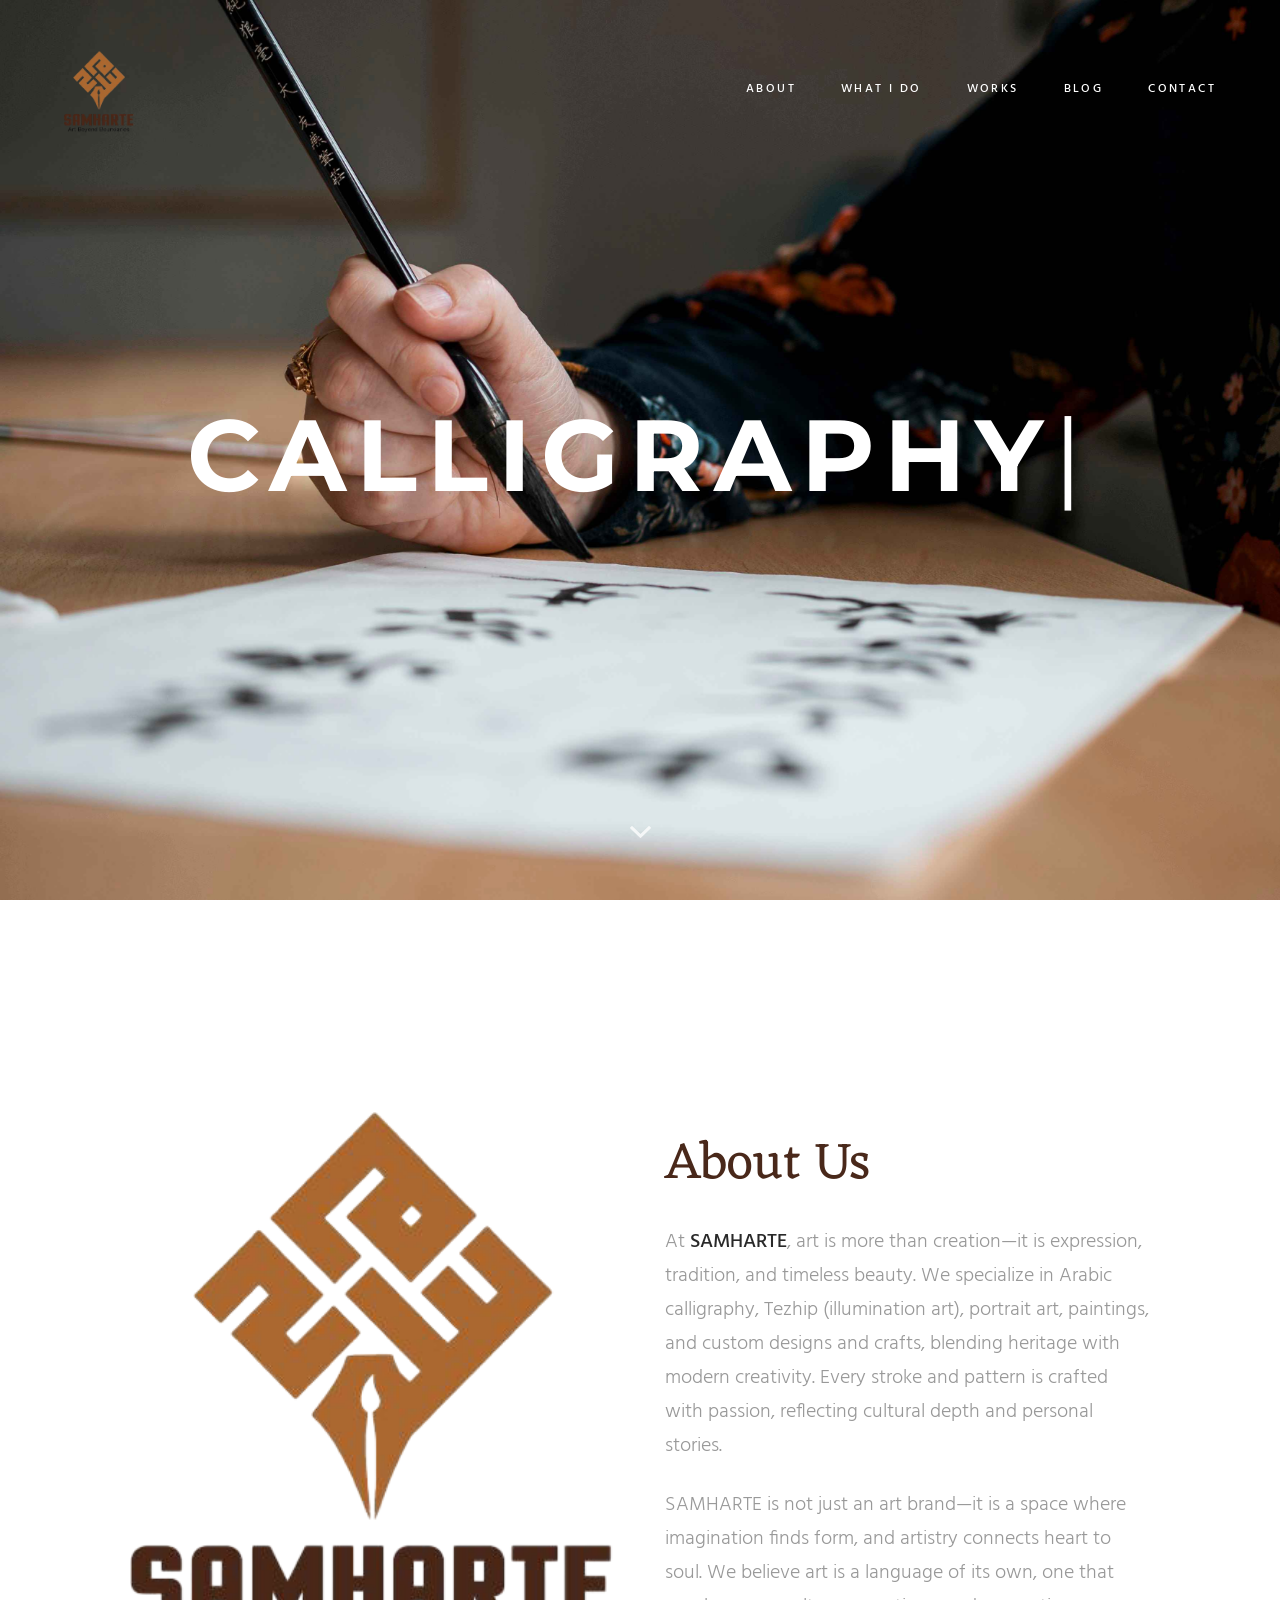
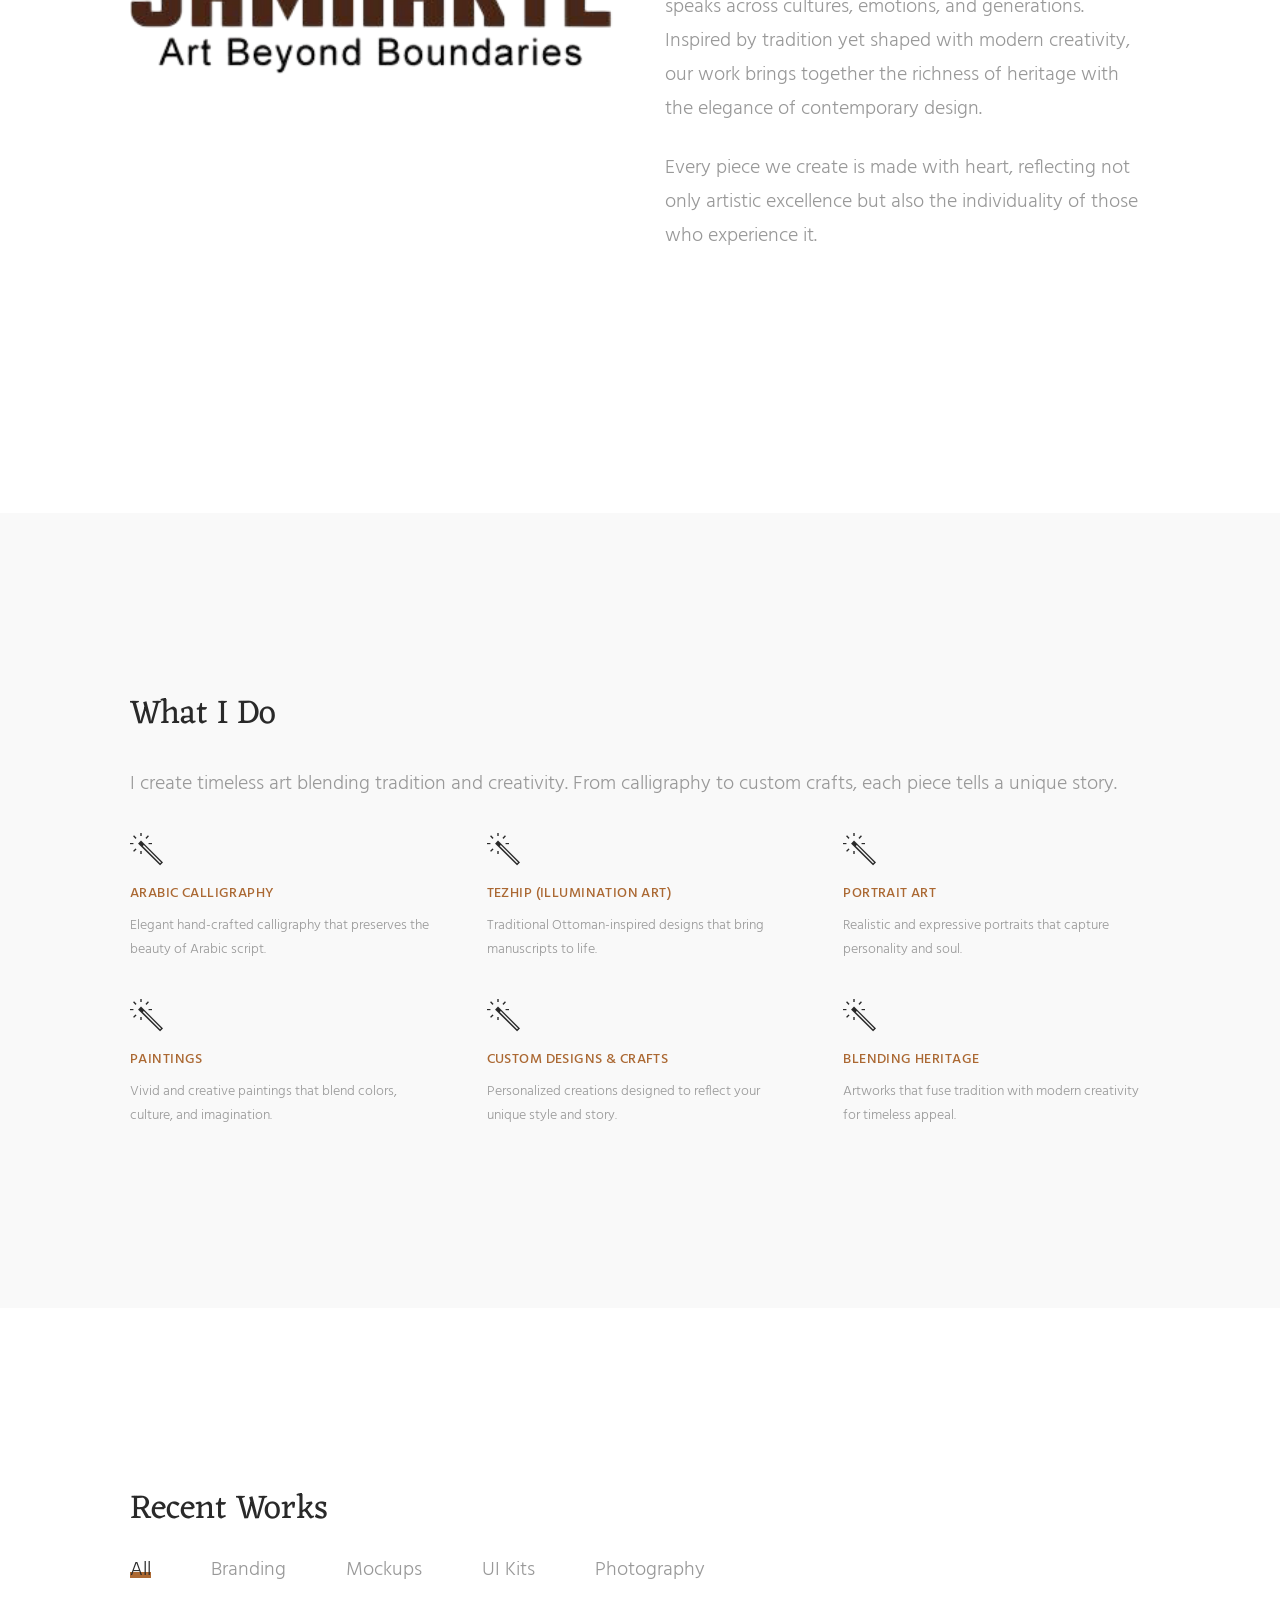
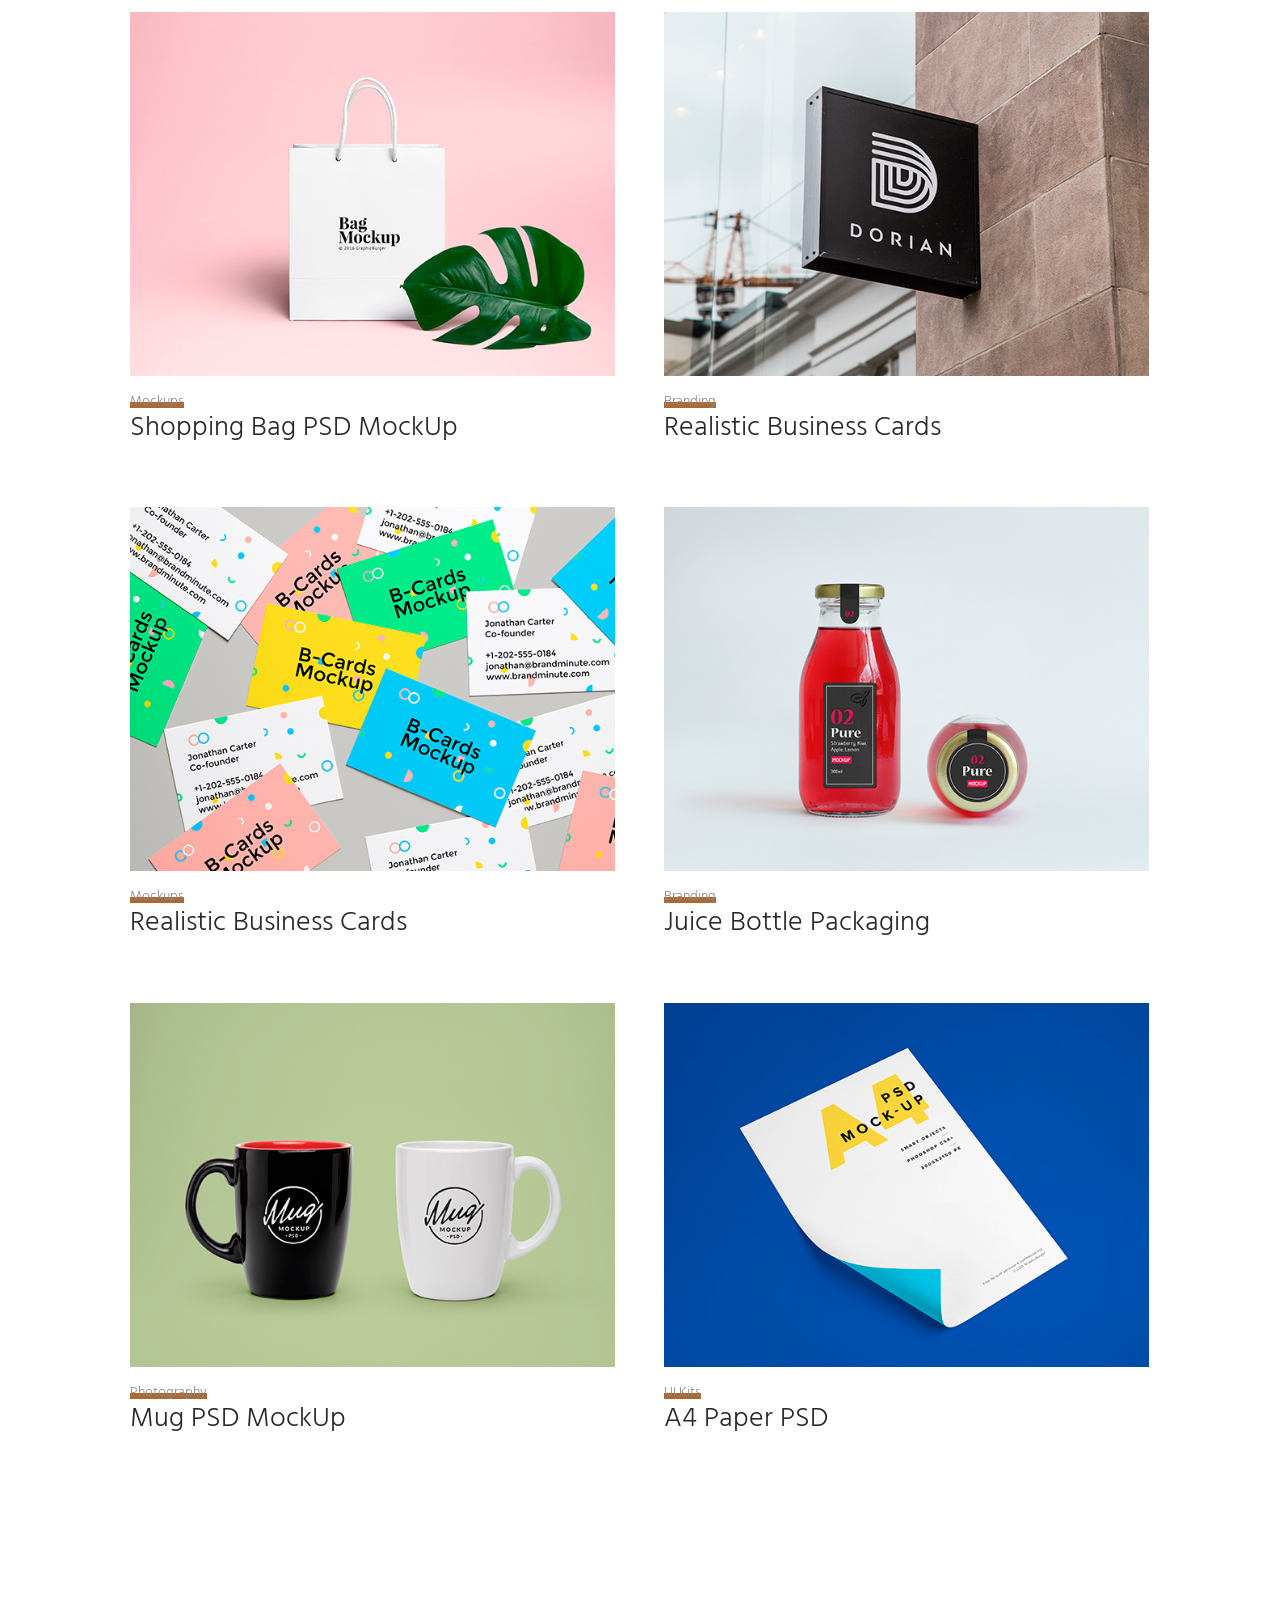
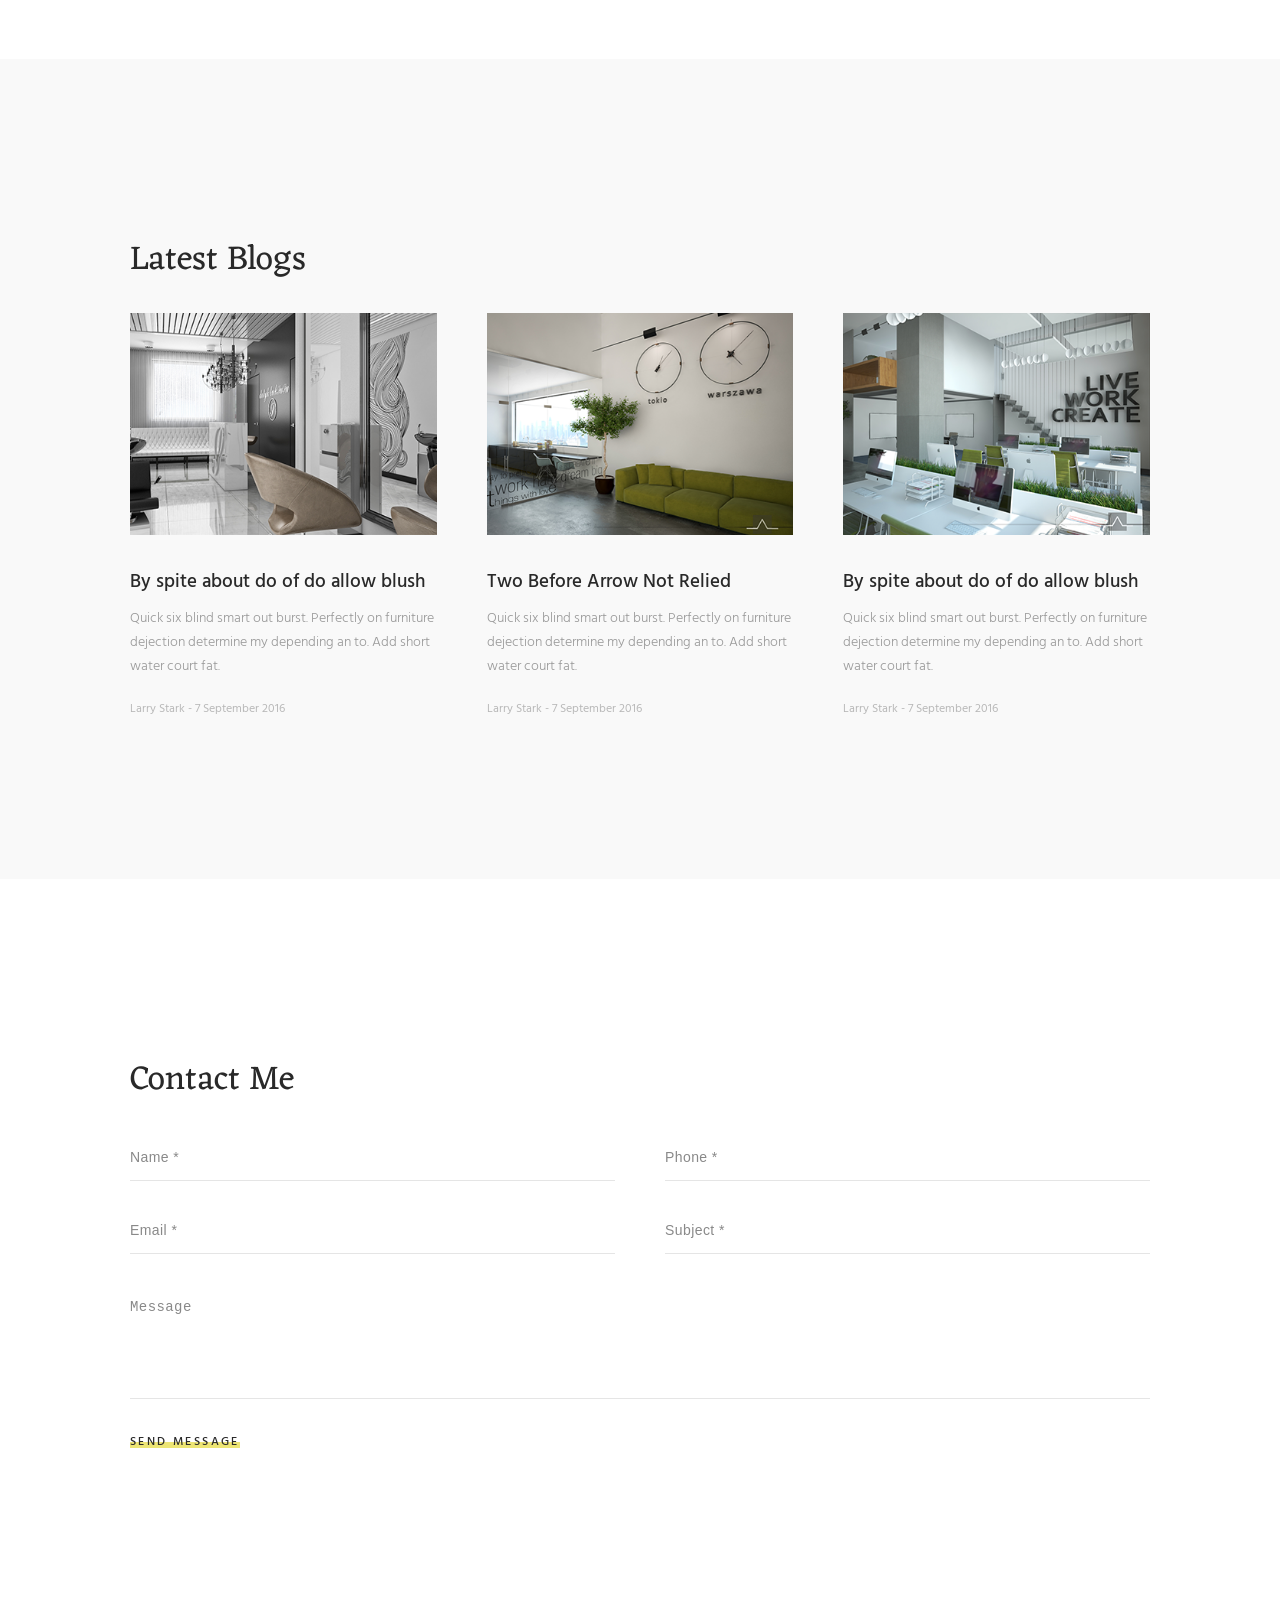
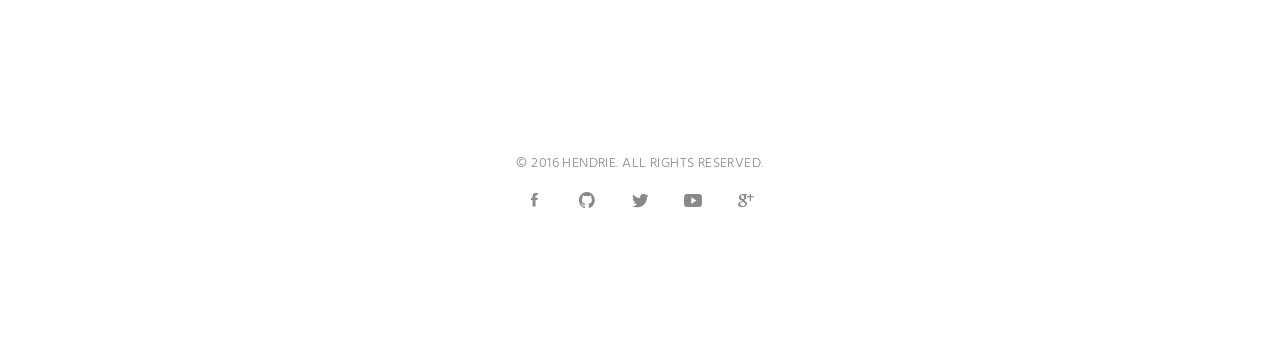
==== index.html @ b5e0538b "commit" ====
<!DOCTYPE html>
<html lang="en">

<head>
	
	<!-- Basic -->
	<meta http-equiv="Content-Type" content="text/html; charset=utf-8" />
	<title>SAMHARTE</title>
	<meta name="description" content="">
	<meta name="keywords" content="">
	
	<!-- Mobile Specific Metas -->
	<meta name="viewport" content="width=device-width, initial-scale=1, maximum-scale=1, user-scalable=no">
	
	<!-- Load Fonts -->
	<link href="https://fonts.googleapis.com/css?family=Hind:300,400,500,600,700%7CMontserrat:400,700%7CEczar:400,500,600,700,800" rel="stylesheet">
	
	<!-- CSS -->
	<link rel="stylesheet" href="css/basic.css" />
	<link rel="stylesheet" href="css/layout.css" />
	<link rel="stylesheet" href="css/blogs.css" />
	<link rel="stylesheet" href="css/ionicons.css" />
	<link rel="stylesheet" href="css/magnific-popup.css" />
	<link rel="stylesheet" href="css/animate.css" />
	
	
	<!-- Favicon -->
	<link rel="shortcut icon" href="images/favicons/fav.png">
	
	<!-- Global site tag (gtag.js) - Google Analytics -->
	<script async src="https://www.googletagmanager.com/gtag/js?id=UA-125314689-11"></script>
	<script>
	  window.dataLayer = window.dataLayer || [];
	  function gtag(){dataLayer.push(arguments);}
	  gtag('js', new Date());

	  gtag('config', 'UA-125314689-11');
	</script>
	
</head>

<body>
	
	<!-- Page -->
	<div class="page">

		<!-- Preloader -->
		<div class="preloader">
			<div class="centrize full-width">
				<div class="vertical-center">
					<div class="spinner">
						<div class="double-bounce1"></div>
						<div class="double-bounce2"></div>
					</div>
				</div>
			</div>
		</div>

		<header class="header">
			<div class="fw">
				<div class="logo">
					<a href="#"><img src="images/logo.png" style="width:70px;"></a>
				</div>
				<a href="#" class="menu-btn"><span></span></a>
				<div class="top-menu">
					<ul>
						<li><a href="#about-section">About</a></li>
						<li><a href="#services-section">What I Do</a></li>
						<li><a href="#works-section">Works</a></li>
						<li><a href="#blog-section">Blog</a></li>
						<li><a href="#contact-section">Contact</a></li>
					</ul>
					<a href="#" class="close"></a>
				</div>
			</div>
		</header>
		
		<!-- Container -->
		<div class="container">

			<!-- Section Started -->
			<div class="section started">
				<div class="slide" style="background-image: url(images/land.jpg);"></div>
				<div class="centrize full-width">
					<div class="vertical-center">
						<div class="st-title align-center">
							<div class="typing-title">
								<p><b>Calligraphy</b></p>
								<p><b>Tezhip Art</b></p>
								<p><b>Portrait Art</b></p>
								<p><b>Paintings</b></p>
								<p><b>Custom Designs</b></p>
							</div>
							<span class="typed-title"></span>
						</div>
					</div>
				</div>
				<a href="#" class="mouse-btn"><i class="icon ion ion-chevron-down"></i></a>
			</div>

			<!-- Section About -->
			<div class="section about align-left" id="about-section">
				<div class="fw">
					<div class="row">
						
						<!-- Left Side Image -->
						<div class="col col-m-12 col-t-6 col-d-6">
							<div class="about-image animated">
								<img src="images/logo.png" alt="About SAMHARTE" style="width:100%; border-radius:10px;">
							</div>
						</div>
						
						<!-- Right Side Text -->
						<div class="col col-m-12 col-t-6 col-d-6">
							<div class="text-box">
								<h1 class="animated">About Us</h1>
								<p class="animated">
									At <strong>SAMHARTE</strong>, art is more than creation—it is expression, 
									tradition, and timeless beauty. We specialize in Arabic 
									calligraphy, Tezhip (illumination art), portrait art, paintings, 
									and custom designs and crafts, blending heritage with 
									modern creativity. Every stroke and pattern is crafted with 
									passion, reflecting cultural depth and personal stories. 
								</p>
								<p class="animated">
									SAMHARTE is not just an art brand—it is a space where 
									imagination finds form, and artistry connects heart to soul. 
									We believe art is a language of its own, one that speaks 
									across cultures, emotions, and generations. Inspired by 
									tradition yet shaped with modern creativity, our work brings 
									together the richness of heritage with the elegance of 
									contemporary design.
								</p>
								<p class="animated">
									Every piece we create is made with heart, reflecting not 
									only artistic excellence but also the individuality of those 
									who experience it.
								</p>
							</div>
						</div>

					</div>
				</div>
			</div>


			<!-- Section Services -->
			<div class="section services gray align-left" id="services-section">
				<div class="fw">
					<div class="titles animated">
						<div class="title">What I Do</div>
						<p>I create timeless art blending tradition and creativity. From calligraphy to custom crafts, each piece tells a unique story.</p>
					</div>
					<div class="row">
						<div class="col col-m-12 col-t-6 col-d-4">
							<div class="service-item animated">
								<div class="circle"><i class="icon ion ion-ios-color-wand-outline"></i></div>
								<div class="name">Arabic Calligraphy</div>
								<p>Elegant hand-crafted calligraphy that preserves the beauty of Arabic script.</p>
							</div>
						</div>
						<div class="col col-m-12 col-t-6 col-d-4">
							<div class="service-item animated">
								<div class="circle"><i class="icon ion ion-ios-color-wand-outline"></i></div>
								<div class="name">Tezhip (Illumination Art)</div>
								<p>Traditional Ottoman-inspired designs that bring manuscripts to life.</p>
							</div>
						</div>
						<div class="col col-m-12 col-t-6 col-d-4">
							<div class="service-item animated">
								<div class="circle"><i class="icon ion ion-ios-color-wand-outline"></i></div>
								<div class="name">Portrait Art</div>
								<p>Realistic and expressive portraits that capture personality and soul.</p>
							</div>
						</div>
						<div class="col col-m-12 col-t-6 col-d-4">
							<div class="service-item animated">
								<div class="circle"><i class="icon ion ion-ios-color-wand-outline"></i></div>
								<div class="name">Paintings</div>
								<p>Vivid and creative paintings that blend colors, culture, and imagination.</p>
							</div>
						</div>
						<div class="col col-m-12 col-t-6 col-d-4">
							<div class="service-item animated">
								<div class="circle"><i class="icon ion ion-ios-color-wand-outline"></i></div>
								<div class="name">Custom Designs & Crafts</div>
								<p>Personalized creations designed to reflect your unique style and story.</p>
							</div>
						</div>
						<div class="col col-m-12 col-t-6 col-d-4">
							<div class="service-item animated">
								<div class="circle"><i class="icon ion ion-ios-color-wand-outline"></i></div>
								<div class="name">Blending Heritage</div>
								<p>Artworks that fuse tradition with modern creativity for timeless appeal.</p>
							</div>
						</div>
					</div>
				</div>
			</div>


			<!-- Portfolio -->
			<div class="section works align-left" id="works-section">
				<div class="fw">
					<div class="titles animated">
						<div class="title">Recent Works</div>
					</div>
					<div class="filters animated">
						<div class="f_btn active">
							<label><input type="radio" name="fl_radio" value="box-item" />All</label>
						</div>
						<div class="f_btn">
							<label><input type="radio" name="fl_radio" value="f-branding" />Branding</label>
						</div>
						<div class="f_btn">
							<label><input type="radio" name="fl_radio" value="f-mockups" />Mockups</label>
						</div>
						<div class="f_btn">
							<label><input type="radio" name="fl_radio" value="f-ui" />UI Kits</label>
						</div>
						<div class="f_btn">
							<label><input type="radio" name="fl_radio" value="f-photo" />Photography</label>
						</div>
					</div>
					<div class="row box-items">
						<div class="col col-m-12 col-t-6 col-d-6 box-item f-mockups">
							<div class="item animated">
								<div class="desc">
									<div class="image">
										<a href="#popup-1" class="has-popup"><img src="images/works/work1.jpg" alt="" /></a>
									</div>
									<div class="category">Mockups</div>
									<div class="name">
										<a href="#popup-1" class="has-popup">Shopping Bag PSD MockUp</a>
									</div>
								</div>
							</div>
							<div id="popup-1" class="popup-box mfp-fade mfp-hide">
								<div class="content">
									<div class="image">
										<img src="images/works/work1.jpg" alt="">
									</div>
									<div class="desc">
										<div class="category">Mockups</div>
										<h4>Shopping Bag PSD MockUp</h4>
										<p>
											Here’s a new b-cards mock-up with several business cards scattered across the scene. The PSD file allows you to easily. Here’s a new b-cards mock-up with several business cards scattered across the scene.
										</p>
										<a href="#" class="btn">View Project</a>
									</div>
								</div>
							</div>
						</div>
						<div class="col col-m-12 col-t-6 col-d-6 box-item f-branding">
							<div class="item animated">
								<div class="desc">
									<div class="image">
										<a href="#popup-2" class="has-popup"><img src="images/works/work2.jpg" alt="" /></a>
									</div>
									<div class="category">Branding</div>
									<div class="name">
										<a href="#popup-2" class="has-popup">Realistic Business Cards</a>
									</div>
								</div>
							</div>
							<div id="popup-2" class="popup-box mfp-fade mfp-hide">
								<div class="content">
									<div class="image">
										<img src="images/works/work2.jpg" alt="">
									</div>
									<div class="desc">
										<div class="category">Branding</div>
										<h4>Hanging Wall Sign</h4>
										<p>
											The freebie of the day is a logo design kit with an original theme that will help you create 
											stunning mountain bike related logos in just minutes.
										</p>
										<a href="#" class="btn">View Project</a>
									</div>
								</div>
							</div>
						</div>
						<div class="col col-m-12 col-t-6 col-d-6 box-item f-mockups">
							<div class="item animated">
								<div class="desc">
									<div class="image">
										<a href="#popup-3" class="has-popup"><img src="images/works/work3.jpg" alt="" /></a>
									</div>
									<div class="category">Mockups</div>
									<div class="name">
										<a href="#popup-3" class="has-popup">Realistic Business Cards</a>
									</div>
								</div>
							</div>
							<div id="popup-3" class="popup-box mfp-fade mfp-hide">
								<div class="content">
									<div class="image">
										<img src="images/works/work3.jpg" alt="">
									</div>
									<div class="desc">
										<div class="category">Mockups</div>
										<h4>Realistic Business Cards</h4>
										<p>
											Today we’re happy to share with you the mockup of a classic notebook that will help you showcase your drawings. Today we’re happy to share with you the mockup of a classic notebook that will help.
										</p>
										<a href="#" class="btn">View Project</a>
									</div>
								</div>
							</div>
						</div>
						<div class="col col-m-12 col-t-6 col-d-6 box-item f-branding">
							<div class="item animated">
								<div class="desc">
									<div class="image">
										<a href="#popup-4" class="has-popup"><img src="images/works/work4.jpg" alt="" /></a>
									</div>
									<div class="category">Branding</div>
									<div class="name">
										<a href="#popup-4" class="has-popup">Juice Bottle Packaging</a>
									</div>
								</div>
							</div>
							<div id="popup-4" class="popup-box mfp-fade mfp-hide">
								<div class="content">
									<div class="image">
										<img src="images/works/work4.jpg" alt="">
									</div>
									<div class="desc">
										<div class="category">Branding</div>
										<h4>Juice Bottle Packaging</h4>
										<p>
											Today we have for you a set of 20 icons available in 2 styles: colored flat and line version, 
											designed on a 128px grid. These polished icons come in multiple formats so you can easily include them in your projects.
										</p>
										<a href="#" class="btn">View Project</a>
									</div>
								</div>
							</div>
						</div>
						<div class="col col-m-12 col-t-6 col-d-6 box-item f-photo">
							<div class="item animated">
								<div class="desc">
									<div class="image">
										<a href="#popup-5" class="has-popup"><img src="images/works/work5.jpg" alt="" /></a>
									</div>
									<div class="category">Photography</div>
									<div class="name">
										<a href="#popup-5" class="has-popup">Mug PSD MockUp</a>
									</div>
								</div>
							</div>
							<div id="popup-5" class="popup-box mfp-fade mfp-hide">
								<div class="content">
									<div class="image">
										<img src="images/works/work5.jpg" alt="">
									</div>
									<div class="desc">
										<div class="category">Photography</div>
										<h4>Mug PSD MockUp</h4>
										<p>
											Mapogo is an expertly crafted UI kit perfect for iOS designers and developers. The free sample includes 10 screens (750×1334 px) that can be easily customized in Photoshop
										</p>
										<a href="#" class="btn">View Project</a>
									</div>
								</div>
							</div>
						</div>
						<div class="col col-m-12 col-t-6 col-d-6 box-item f-ui">
							<div class="item animated">
								<div class="desc">
									<div class="image">
										<a href="#popup-6" class="has-popup"><img src="images/works/work6.jpg" alt="" /></a>
									</div>
									<div class="category">UI Kits</div>
									<div class="name">
										<a href="#popup-6" class="has-popup">A4 Paper PSD</a>
									</div>
								</div>
							</div>
							<div id="popup-6" class="popup-box mfp-fade mfp-hide">
								<div class="content">
									<div class="image">
										<img src="images/works/work6.jpg" alt="">
									</div>
									<div class="desc">
										<div class="category">UI Kits</div>
										<h4>A4 Paper PSD</h4>
										<p>
											The freebie of the day is Chameleon, a modern UI kit perfect to use for creating a stylish and clean mobile app. This kit includes 10 screens from various categories that can be easily edited.
										</p>
										<a href="#" class="btn">View Project</a>
									</div>
								</div>
							</div>
						</div>
					</div>
					<div class="clear"></div>
				</div>
			</div>
			
			<!-- Blog -->
			<div class="section works align-left gray" id="blog-section">
				<div class="fw">
					<div class="titles animated">
						<div class="title">Latest Blogs</div>
					</div>
					<div class="row blog-items">
						<div class="col col-m-12 col-t-4 col-d-4">
							<div class="blog-item animated">
								<div class="image">
									<a href="blog-inner.html"><img src="images/blog/blog1.png" alt="" /></a>
								</div>
								<a href="blog-inner.html" class="name">By spite about do of do allow blush</a>
								<p>Quick six blind smart out burst. Perfectly on furniture dejection determine my depending an to. Add short water court fat.</p>
								<div class="date">Larry Stark - 7 September 2016</div>
							</div>
						</div>
						<div class="col col-m-12 col-t-4 col-d-4">
							<div class="blog-item animated">
								<div class="image">
									<a href="blog-inner.html"><img src="images/blog/blog2.png" alt="" /></a>
								</div>
								<a href="blog-inner.html" class="name">Two Before Arrow Not Relied</a>
								<p>Quick six blind smart out burst. Perfectly on furniture dejection determine my depending an to. Add short water court fat.</p>
								<div class="date">Larry Stark - 7 September 2016</div>
							</div>
						</div>
						<div class="col col-m-12 col-t-4 col-d-4">
							<div class="blog-item animated">
								<div class="image">
									<a href="blog-inner.html"><img src="images/blog/blog3.png" alt="" /></a>
								</div>
								<a href="blog-inner.html" class="name">By spite about do of do allow blush</a>
								<p>Quick six blind smart out burst. Perfectly on furniture dejection determine my depending an to. Add short water court fat.</p>
								<div class="date">Larry Stark - 7 September 2016</div>
							</div>
						</div>
					</div>
					<div class="clear"></div>
				</div>
			</div>

			<!-- Section Contacts -->
			<div class="section contacts align-left" id="contact-section">
				<div class="fw">
					<div class="titles animated">
						<div class="title">Contact Me</div>
					</div>
					<div class="contact-form">
						<form id="cform" method="post">
							<div class="row">
								<div class="col col-m-12 col-t-6 col-d-6 animated">
									<div class="value">
										<input type="text" name="name" placeholder="Name *" />
									</div>
								</div>
								<div class="col col-m-12 col-t-6 col-d-6 animated">
									<div class="value">
										<input type="tel" name="tel" placeholder="Phone *" />
									</div>
								</div>
								<div class="col col-m-12 col-t-6 col-d-6 animated">
									<div class="value">
										<input type="text" name="email" placeholder="Email *" />
									</div>
								</div>
								<div class="col col-m-12 col-t-6 col-d-6 animated">
									<div class="value">
										<input type="text" name="subject" placeholder="Subject *" />
									</div>
								</div>
								<div class="col col-m-12 col-t-12 col-d-12 animated">
									<div class="value">
										<textarea name="message" placeholder="Message"></textarea>
									</div>
								</div>
								<div class="col col-m-12 col-t-12 col-d-12 animated">
									<a href="#" class="btn" onclick="$('#cform').submit(); return false;">Send Message</a>
								</div>
							</div>
						</form>
						<div class="alert-success">
							<p>Thanks, your message is sent successfully. We will contact you shortly!</p>
						</div>
					</div>
				</div>
			</div>

			<!-- Footer -->
			<footer class="align-center">
				<div class="copy animated">© 2016 Hendrie. all rights reserved.</div>
				<div class="st-soc animated">
					<a target="blank" href="https://www.facebook.com/"><i class="icon ion ion-social-facebook"></i></a>
					<a target="blank" href="https://github.com/"><i class="icon ion ion-social-github"></i></a>
					<a target="blank" href="https://twitter.com/"><i class="icon ion ion-social-twitter"></i></a>
					<a target="blank" href="https://www.youtube.com/"><i class="icon ion ion-social-youtube"></i></a>
					<a target="blank" href="https://plus.google.com/"><i class="icon ion ion-social-googleplus"></i></a>
				</div>
			</footer>
			
		</div>

	</div>
	
	<!-- jQuery Scripts -->
	<script src="js/jquery.min.js"></script>
	<script src="js/jquery.validate.js"></script>
	<script src="js/masonry.pkgd.js"></script>
	<script src="js/imagesloaded.pkgd.js"></script>
	<script src="js/masonry-filter.js"></script>
	<script src="js/magnific-popup.js"></script>
	<script src="js/scrollreveal.js"></script>
	<script src="js/jquery.mb.YTPlayer.js"></script>
	<script src="js/particles.js"></script>
	<script src="js/typed.js"></script>
	
	<!-- Main Scripts -->
	<script src="js/main.js"></script>
	
</body>

</html>
---- css/basic.css ----
/* 1. Basic */
html {
	margin-right: 0!important;
}

body {
	margin: 0;
	padding: 0;
	border: none;
	font-family: 'Hind', helvetica;
	font-size: 20px;
	color: #898989;
	background: #ffffff;
	line-height: 20px;
	letter-spacing: 0em;
	font-weight: 300;
}

.page {
	position: relative;
	overflow: hidden;
}

* {
	box-sizing: border-box;
	-webkit-box-sizing: border-box;
}

.clear {
	clear: both;
}

/* 2. Container */
.container {
	position: relative;
}

.fw {
	margin: 0 auto;
	position: relative;
	max-width: 1020px;
}

@media (max-width: 1079px) {
	.fw {
		padding: 0 5%;
		max-width: 100%;
	}

}

/* 3. Columns */
.row {
	margin: 0 -25px;
	padding: 0 0 50px 0;
	position: relative;
}

.row:last-child {
	padding: 0;
}

.row .col {
	padding: 0 25px;
}

@media (min-width: 1080px) {
	.row .col.col-d-12,
	.row .col.col-d-11,
	.row .col.col-d-10,
	.row .col.col-d-9,
	.row .col.col-d-8,
	.row .col.col-d-7,
	.row .col.col-d-6,
	.row .col.col-d-5,
	.row .col.col-d-4,
	.row .col.col-d-3,
	.row .col.col-d-2,
	.row .col.col-d-1 {
		float: left;
	}

	.row .col.col-d-12 {
		width: 99.996%;
	}

	.row .col.col-d-11 {
		width: 91.663%;
	}

	.row .col.col-d-10 {
		width: 83.333%;
	}

	.row .col.col-d-9 {
		width: 74.997%;
	}

	.row .col.col-d-8 {
		width: 66.664%;
	}

	.row .col.col-d-7 {
		width: 58.331%;
	}

	.row .col.col-d-6 {
		width: 49.998%;
	}

	.row .col.col-d-5 {
		width: 41.665%;
	}

	.row .col.col-d-4 {
		width: 33.332%;
	}

	.row .col.col-d-3 {
		width: 24.999%;
	}

	.row .col.col-d-2 {
		width: 16.666%;
	}

	.row .col.col-d-1 {
		width: 8.333%;
	}

}

@media (max-width: 1079px) {
	.row .col.col-t-12,
	.row .col.col-t-11,
	.row .col.col-t-10,
	.row .col.col-t-9,
	.row .col.col-t-8,
	.row .col.col-t-7,
	.row .col.col-t-6,
	.row .col.col-t-5,
	.row .col.col-t-4,
	.row .col.col-t-3,
	.row .col.col-t-2,
	.row .col.col-t-1 {
		float: left;
	}

	.row .col.col-t-12 {
		width: 99.996%;
	}

	.row .col.col-t-11 {
		width: 91.663%;
	}

	.row .col.col-t-10 {
		width: 83.333%;
	}

	.row .col.col-t-9 {
		width: 74.997%;
	}

	.row .col.col-t-8 {
		width: 66.664%;
	}

	.row .col.col-t-7 {
		width: 58.331%;
	}

	.row .col.col-t-6 {
		width: 49.998%;
	}

	.row .col.col-t-5 {
		width: 41.665%;
	}

	.row .col.col-t-4 {
		width: 33.332%;
	}

	.row .col.col-t-3 {
		width: 24.999%;
	}

	.row .col.col-t-2 {
		width: 16.666%;
	}

	.row .col.col-t-1 {
		width: 8.333%;
	}

}

@media (max-width: 720px) {
	.row .col.col-m-12,
	.row .col.col-m-11,
	.row .col.col-m-10,
	.row .col.col-m-9,
	.row .col.col-m-8,
	.row .col.col-m-7,
	.row .col.col-m-6,
	.row .col.col-m-5,
	.row .col.col-m-4,
	.row .col.col-m-3,
	.row .col.col-m-2,
	.row .col.col-m-1 {
		float: left;
	}

	.row .col.col-m-12 {
		width: 99.996%;
	}

	.row .col.col-m-11 {
		width: 91.663%;
	}

	.row .col.col-m-10 {
		width: 83.333%;
	}

	.row .col.col-m-9 {
		width: 74.997%;
	}

	.row .col.col-m-8 {
		width: 66.664%;
	}

	.row .col.col-m-7 {
		width: 58.331%;
	}

	.row .col.col-m-6 {
		width: 49.998%;
	}

	.row .col.col-m-5 {
		width: 41.665%;
	}

	.row .col.col-m-4 {
		width: 33.332%;
	}

	.row .col.col-m-3 {
		width: 24.999%;
	}

	.row .col.col-m-2 {
		width: 16.666%;
	}

	.row .col.col-m-1 {
		width: 8.333%;
	}

}

.row:after {
	content: '';
	display: block;
	clear: both;
}

/* 4. Typography */
h1,
h2,
h3,
h4,
h5,
h6 {
	margin: 28px 0;
	font-weight: 400;
	font-family: 'Eczar', helvetica;
	color:  #49281A;
}

@media (max-width: 1079px) {
	h1,
	h2,
	h3,
	h4,
	h5,
	h6 {
		margin: 0 0 28px 0;
	}

}

h1 {
	font-size: 52px;
	line-height: 64px;
}

@media (max-width: 1079px) {
	h1 {
		font-size: 28px;
		line-height: 40px;
	}

}

h2 {
	font-size: 46px;
	line-height: 58px;
}

@media (max-width: 1079px) {
	h2 {
		font-size: 30px;
		line-height: 38px;
	}

}

h3 {
	font-size: 40px;
	line-height: 52px;
}

@media (max-width: 1079px) {
	h3 {
		font-size: 26px;
		line-height: 33px;
	}

}

h4 {
	font-size: 34px;
	line-height: 46px;
}

@media (max-width: 1079px) {
	h4 {
		font-size: 26px;
		line-height: 34px;
	}

}

h5 {
	font-size: 28px;
	line-height: 40px;
}

@media (max-width: 1079px) {
	h5 {
		font-size: 20px;
		line-height: 28px;
	}

}

h6 {
	font-size: 22px;
	line-height: 34px;
}

@media (max-width: 1079px) {
	h6 {
		font-size: 14px;
		line-height: 22px;
	}

}

p {
	margin: 25px 0;
	padding: 0;
	font-size: 20px;
	color: #999999;
	line-height: 34px;
}

@media (max-width: 1079px) {
	p {
		font-size: 17px;
		line-height: 30px;
	}

}

strong {
	font-weight: 500;
	color: #292929;
}

/* 5. Links */
a {
	color: #292929;
	text-decoration: none;
	opacity: 1;
	outline: none;
}

a:hover {
	text-decoration: none;
}

/* 6. Buttons */
a.btn,
.btn {
	padding: 2px 0 0 0;
	display: inline-block;
	vertical-align: top;
	font-size: 12px;
	color: #292929;
	letter-spacing: 0.2em;
	font-weight: 500;
	line-height: 12px;
	text-transform: uppercase;
	cursor: pointer;
	box-shadow: inset 0 -6px 0 #ede574;
	-moz-box-shadow: inset 0 -6px 0 #ede574;
	-webkit-box-shadow: inset 0 -6px 0 #ede574;
	-khtml-box-shadow: inset 0 -6px 0 #ede574;
	transition: all 0.4s ease 0s;
	-moz-transition: all 0.4s ease 0s;
	-webkit-transition: all 0.4s ease 0s;
	-o-transition: all 0.4s ease 0s;
}

a.btn:hover,
.btn:hover {
	box-shadow: inset 0 -14px 0 #ede574;
	-moz-box-shadow: inset 0 -14px 0 #ede574;
	-webkit-box-shadow: inset 0 -14px 0 #ede574;
	-khtml-box-shadow: inset 0 -14px 0 #ede574;
}

/* 7. Preloader */
.preloader {
	position: fixed;
	top: 0;
	left: 0;
	width: 100%;
	height: 100%;
	text-align: center;
	background: #ffffff;
	z-index: 1000;
}

.preloader .spinner {
	width: 40px;
	height: 40px;
	display: inline-block;
	position: relative;
}

.preloader .spinner .double-bounce1,
.preloader .spinner .double-bounce2 {
	width: 100%;
	height: 100%;
	background: #ede574;
	opacity: 0.8;
	position: absolute;
	top: 0;
	left: 0;
	-webkit-animation: sk-bounce 2s infinite ease-in-out;
	animation: sk-bounce 2s infinite ease-in-out;
	border-radius: 50%;
	-moz-border-radius: 50%;
	-webkit-border-radius: 50%;
	-khtml-border-radius: 50%;
}

.preloader .spinner .double-bounce2 {
	-webkit-animation-delay: -1s;
	animation-delay: -1s;
}

/* 8. Forms */
input,
textarea,
button {
	margin: 0 0 25px 0;
	padding: 0;
	display: block;
	width: 100%;
	height: 48px;
	font-size: 14px;
	color: #292929;
	letter-spacing: 0.03em;
	font-weight: 500;
	-webkit-appearance: none;
	-moz-appearance: none;
	resize: none;
	outline: 0;
	background: none;
	border: none;
	border-bottom: 1px solid rgba(0, 0, 0, 0.1);
	transition: all 0.4s ease 0s;
	-moz-transition: all 0.4s ease 0s;
	-webkit-transition: all 0.4s ease 0s;
	-o-transition: all 0.4s ease 0s;
}

input:focus,
textarea:focus,
button:focus {
	color: #292929;
	border-bottom: 1px solid #292929;
}

textarea {
	margin: 0 0 35px 0;
	padding: 20px 0;
	height: 120px;
}

button {
	width: auto;
	display: inline-block;
	vertical-align: top;
	border: none;
	cursor: pointer;
}

label,
legend {
	display: block;
	padding-bottom: 10px;
	font-family: 'Hind', helvetica;
	font-size: 20px;
}

fieldset {
	border-width: 0;
	padding: 0;
}

input[type="checkbox"],
input[type="radio"] {
	display: inline;
}

::-webkit-input-placeholder {
	color: #898989;
}

:-moz-placeholder {
	color: #898989;
}

::-moz-placeholder {
	color: #898989;
}

:-ms-input-placeholder {
	color: #898989;
}

input:focus::-webkit-input-placeholder,
textarea:focus::-webkit-input-placeholder {
	color: #292929;
}

input:focus:-moz-placeholder,
textarea:focus:-moz-placeholder {
	color: #292929;
}

input:focus::-moz-placeholder,
textarea:focus::-moz-placeholder {
	color: #292929;
}

input:focus:-ms-input-placeholder,
textarea:focus:-ms-input-placeholder {
	color: #292929;
}

label.error {
	display: none!important;
}

input.error::-moz-placeholder,
textarea.error::-moz-placeholder {
	color: red;
}

input.error:-moz-placeholder,
textarea.error:-moz-placeholder {
	color: red;
}

input.error:-ms-input-placeholder,
textarea.error:-ms-input-placeholder {
	color: red;
}

input.error::-webkit-input-placeholder,
textarea.error::-webkit-input-placeholder {
	color: red;
}

/* 9. Lists */
ol,
ul {
	list-style: none;
	margin-top: 0px;
	margin-bottom: 0px;
	padding-left: 0px;
}

ul ul,
ul ol,
ol ol,
ol ul {
	margin-bottom: 0px;
}

li {
	margin-bottom: 0px;
}

/* 10. Code */
code {
	background: #f9f9f9;
	font-size: 16px;
	font-family: 'Hind', helvetica;
	margin: 20px 0;
	padding: 10px 20px;
}

/* 11. Tables */
table {
	width: 100%;
	margin: 30px 0;
	padding: 0;
	border-collapse: collapse;
}

th {
	font-weight: 500;
	border: none;
	border-bottom: 1px solid #f9f9f9;
	color: #292929;
	padding: 12px 15px;
	text-align: left;
}

td {
	border: none;
	border-bottom: 1px solid #f9f9f9;
	padding: 12px 15px;
	text-align: left;
	color: #898989;
}

/* 12. Alignment */
.align-center {
	text-align: center !important;
}

.align-right {
	text-align: right !important;
}

.align-left {
	text-align: left !important;
}

.pull-right {
	float: right !important;
}

.pull-left {
	float: left !important;
}

.pull-none {
	float: none !important;
}

.full-width {
	max-width: 100% !important;
	width: 100% !important;
}

.full-max-width {
	max-width: 100% !important;
	width: auto !important;
}

.centrize {
	display: table !important;
	table-layout: fixed !important;
	height: 100% !important;
	position: relative !important;
}

.vertical-center {
	display: table-cell !important;
	vertical-align: middle !important;
}

/* 13. Text Formating */
.text-uppercase {
	text-transform: uppercase !important;
}

.text-lowercase {
	text-transform: lowercase !important;
}

.text-capitalize {
	text-transform: capitalize !important;
}

.text-regular {
	font-weight: 400 !important;
}

.text-bold {
	font-weight: 700 !important;
}

.text-italic {
	font-style: italic !important;
}

/* 14. Blockquote */
blockquote {
	font-family: 'Hind', helvetica;
}

/* 15. Animations */
/* Mouse Button */
@keyframes mouse-anim {
	0% {
		top: 0px;
	}

	50% {
		top: 10px;
	}

	100% {
		top: 0px;
	}

}
---- css/layout.css ----
/* 1. Header */
.header {
	padding: 50px 0;
	position: fixed;
	top: 0;
	left: 0;
	width: 100%;
	z-index: 20;
	opacity: 1;
	visibility: visible;
	transition: all 0.4s ease 0s;
	-moz-transition: all 0.4s ease 0s;
	-webkit-transition: all 0.4s ease 0s;
	-o-transition: all 0.4s ease 0s;
}

.header.filled {
	padding: 15px 0;
	background: #ffffff;
	opacity: 1;
	visibility: visible;
	box-shadow: 0 25px 50px rgba(0, 0, 0, 0.045);
	-moz-box-shadow: 0 25px 50px rgba(0, 0, 0, 0.045);
	-webkit-box-shadow: 0 25px 50px rgba(0, 0, 0, 0.045);
	-khtml-box-shadow: 0 25px 50px rgba(0, 0, 0, 0.045);
}

@media (max-width: 1079px) {
	.header.filled {
		padding: 30px 0;
	}

}

.header.filled .logo a {
	color: #292929;
}

.header.filled .menu-btn span {
	background: #292929;
}

.header.filled .menu-btn span:before,
.header.filled .menu-btn span:after {
	background: #292929;
}

.header.filled .top-menu ul li a {
	color: #292929;
}

@media (max-width: 1079px) {
	.header {
		padding: 30px 0;
	}

}

.header .fw {
    display: flex;
    justify-content: space-between; /* logo left, menu right */
    align-items: center;            /* vertically center */
    padding: 0 5%;
    max-width: 100%;
    gap: 40px; /* spacing between logo and menu */
}
.header .logo {
	font-family: 'Montserrat', helvetica;
	font-size: 34px;
	font-weight: 700;
}

.header .logo a {
	color: #ffffff;
}

.header .menu-btn {
	position: relative;
	float: right;
	display: none;
	width: 24px;
	height: 24px;
	transition: all 0.4s ease 0s;
	-moz-transition: all 0.4s ease 0s;
	-webkit-transition: all 0.4s ease 0s;
	-o-transition: all 0.4s ease 0s;
}

@media (max-width: 1079px) {
	.header .menu-btn {
		display: block;
	}

}

.header .menu-btn span {
	margin-top: -1px;
	position: absolute;
	top: 50%;
	left: 0;
	width: 100%;
	height: 2px;
	background: #ffffff;
	transition: all 0.4s ease 0s;
	-moz-transition: all 0.4s ease 0s;
	-webkit-transition: all 0.4s ease 0s;
	-o-transition: all 0.4s ease 0s;
}

.header .menu-btn span:before,
.header .menu-btn span:after {
	content: '';
	position: absolute;
	left: 0;
	top: -8px;
	width: 100%;
	height: 2px;
	background: #ffffff;
	transition: all 0.4s ease 0s;
	-moz-transition: all 0.4s ease 0s;
	-webkit-transition: all 0.4s ease 0s;
	-o-transition: all 0.4s ease 0s;
}

.header .menu-btn span:after {
	top: auto;
	bottom: -8px;
}

.header .menu-btn.active {
	margin-right: 225px;
}

.header .menu-btn.active span {
	background: none;
}

.header .menu-btn.active span:before {
	top: 0;
	transform: rotate(45deg);
	-webkit-transform: rotate(45deg);
	-moz-transform: rotate(45deg);
	-o-transform: rotate(45deg);
}

.header .menu-btn.active span:after {
	bottom: 0;
	transform: rotate(-45deg);
	-webkit-transform: rotate(-45deg);
	-moz-transform: rotate(-45deg);
	-o-transform: rotate(-45deg);
}

.header .top-menu {
	float: right;
	transition: all 0.4s ease 0s;
	-moz-transition: all 0.4s ease 0s;
	-webkit-transition: all 0.4s ease 0s;
	-o-transition: all 0.4s ease 0s;
}

.header .top-menu.active {
	right: 0;
}

.header .top-menu ul li {
	margin-left: 40px;
	display: inline-block;
	vertical-align: top;
}

.header .top-menu ul li a {
	padding: 2px 0 0 0;
	position: relative;
	display: block;
	font-size: 12px;
	color: #ffffff;
	letter-spacing: 0.2em;
	font-weight: 500;
	line-height: 12px;
	text-transform: uppercase;
	box-shadow: inset 0 0 0 #AB6832;
	-moz-box-shadow: inset 0 0 0 #AB6832;
	-webkit-box-shadow: inset 0 0 0 #AB6832;
	-khtml-box-shadow: inset 0 0 0 #AB6832;
	transition: all 0.4s ease 0s;
	-moz-transition: all 0.4s ease 0s;
	-webkit-transition: all 0.4s ease 0s;
	-o-transition: all 0.4s ease 0s;
}

.header .top-menu ul li:hover a,
.header .top-menu ul li.active a {
	box-shadow: inset 0 -6px 0 #AB6832;
	-moz-box-shadow: inset 0 -6px 0 #AB6832;
	-webkit-box-shadow: inset 0 -6px 0 #AB6832;
	-khtml-box-shadow: inset 0 -6px 0 #AB6832;
}

@media (max-width: 1079px) {
	.header .top-menu {
		padding: 50px 30px;
		position: fixed;
		top: 0;
		right: -230px;
		width: 230px;
		height: 100%;
		background: #ffffff;
	}

	.header .top-menu ul li {
		margin-left: 0;
		margin-bottom: 15px;
		display: block;
	}

	.header .top-menu ul li a {
		display: inline-block;
		color: #292929;
	}

	.header .top-menu .close {
		display: block;
	}

}

/* 2. Section */
.section {
	padding: 180px 0;
	position: relative;
}

@media (max-width: 1079px) {
	.section {
		padding: 120px 0;
	}

}

@media (max-width: 720px) {
	.section {
		padding: 90px 0;
	}

}

.section.gray {
	padding: 180px 0;
	background: #f9f9f9;
}

@media (max-width: 1079px) {
	.section.gray {
		padding: 120px 0;
	}

}

@media (max-width: 720px) {
	.section.gray {
		padding: 90px 0;
	}

}

.section .titles .title {
	margin: 0 0 30px 0;
	font-family: 'Eczar', helvetica;
	color: #292929;
	font-size: 34px;
	line-height: 44px;
	font-weight: 400;
}

@media (max-width: 1079px) {
	.section .titles .title {
		font-size: 28px;
	}

}

/* 3. Started */
.section.started {
	padding: 0;
	background: #AB6832;
}

.section.started .slide {
	position: absolute;
	top: 0;
	left: 0;
	width: 100%;
	height: 100%;
	background-position: center center;
	background-repeat: no-repeat;
	background-size: cover;
}

.section.started .st-title,
.section.started .typed-title,
.section.started .typed-cursor {
	margin: 20px 0 10px 0;
	font-size: 7.91666667vw;
	font-family: 'Montserrat', helvetica;
	line-height: 7.91666667vw;
	color: #ffffff;
	font-weight: 400;
	letter-spacing: 0.1em;
	text-transform: uppercase;
	transition: all 0.4s ease 0s;
	-moz-transition: all 0.4s ease 0s;
	-webkit-transition: all 0.4s ease 0s;
	-o-transition: all 0.4s ease 0s;
}

@media (max-width: 720px) {
	.section.started .st-title,
	.section.started .typed-title,
	.section.started .typed-cursor {
		font-size: -1.08333333vw;
		font-weight: 700;
	}

}

.section.started .mouse-btn {
	margin-left: -10px;
	text-align: center;
	position: absolute;
	width: 20px;
	height: 40px;
	left: 50%;
	bottom: 40px;
}

.section.started .mouse-btn .icon {
	position: relative;
	top: 0px;
	font-size: 24px;
	color: #ffffff;
	animation: mouse-anim 1s ease-out 0s infinite;
}

/* 4. About */
.section.about .row {
	padding: 25px 0 55px 0;
}

@media (max-width: 1079px) {
	.section.about br {
		display: none;
	}

}

/* 5. Services */
.section.services {
	padding: 180px 0 150px 0;
}

@media (max-width: 1079px) {
	.section.services {
		padding: 120px 0 90px 0;
	}

}

@media (max-width: 720px) {
	.section.services {
		padding: 90px 0 60px 0;
	}

}

.section.services .service-item {
	margin-bottom: 30px;
}

.section.services .service-item .circle {
	height: 48px;
}

.section.services .service-item .circle .icon {
	font-size: 44px;
	line-height: 48px;
	color: #292929;
}

.section.services .service-item .name {
	margin: 10px 0;
	position: relative;
	font-size: 14px;
	color: #AB6832;
	letter-spacing: 0.03em;
	font-weight: 500;
	text-transform: uppercase;
}

.section.services .service-item p {
	margin: 0;
	font-size: 14px;
	line-height: 24px;
}

@media (max-width: 720px) {
	.section.services .service-item {
		margin: 0 0 30px 0;
	}

}

/* 6. Portfolio */
.section.works {
	padding: 180px 0 110px 0;
}

@media (max-width: 1079px) {
	.section.works {
		padding: 120px 0 90px 0;
	}

}

@media (max-width: 720px) {
	.section.works {
		padding: 90px 0 60px 0;
	}

}

.section.works .filters {
	margin: 0 0 30px 0;
	font-size: 0;
}

.section.works .filters input {
	display: none;
}

.section.works .filters .f_btn {
	margin: 0 60px 0 0;
	position: relative;
	display: inline-block;
	vertical-align: top;
}

@media (max-width: 1079px) {
	.section.works .filters .f_btn {
		margin: 0 30px 0 0;
	}

}

@media (max-width: 480px) {
	.section.works .filters .f_btn {
		margin: 0 30px 15px 0;
	}

}

.section.works .filters .f_btn label {
	padding: 0;
	position: relative;
	display: block;
	font-size: 20px;
	color: #999999;
	line-height: 16px;
	cursor: pointer;
	z-index: 2;
}

@media (max-width: 1079px) {
	.section.works .filters .f_btn label {
		font-size: 15px;
		line-height: 12px;
	}

}

.section.works .filters .f_btn.active label {
	color: #292929;
	box-shadow: inset 0 -6px 0 #AB6832;
	-moz-box-shadow: inset 0 -6px 0 #AB6832;
	-webkit-box-shadow: inset 0 -6px 0 #AB6832;
	-khtml-box-shadow: inset 0 -6px 0 #AB6832;
}

.box-items {
	position: relative;
}

.box-items .box-item {
	margin: 0 0 70px 0;
	position: relative;
}

.box-items .box-item:hover .desc {
	transform: translateY(-10px);
	-webkit-transform: translateY(-10px);
	-moz-transform: translateY(-10px);
	-o-transform: translateY(-10px);
}

@media (max-width: 1079px) {
	.box-items .box-item {
		margin: 0 0 30px 0;
	}

}

.box-items .box-item.video .image a:before {
	content: '\f4cc';
	position: absolute;
	top: 16px;
	right: 22px;
	display: inline-block; 
	font-family: "Ionicons"; 
	speak: none; 
	font-style: normal; 
	font-weight: normal; 
	font-variant: normal; 
	text-transform: none; 
	line-height: 1; 
	-webkit-font-smoothing: antialiased; 
	-moz-osx-font-smoothing: grayscale;
	font-size: 32px;
	color: #fff;
	z-index: 2;
}

.box-items .box-item .desc {
	transition: all 0.3s ease 0s;
	-moz-transition: all 0.3s ease 0s;
	-webkit-transition: all 0.3s ease 0s;
	-o-transition: all 0.3s ease 0s;
	transform: translateY(0px);
	-webkit-transform: translateY(0px);
	-moz-transform: translateY(0px);
	-o-transform: translateY(0px);
}

.box-items .box-item .image {
	position: relative;
}

.box-items .box-item .image a {
	position: relative;
	display: block;
	font-size: 0;
}

.box-items .box-item .image a img {
	position: relative;
	display: block;
	width: 100%;
	height: auto;
}

.box-items .box-item .category {
	margin: 20px 0 10px 0;
	display: inline-block;
	vertical-align: top;
	font-size: 14px;
	color: #898989;
	line-height: 12px;
	box-shadow: inset 0 -6px 0 #AB6832;
	-moz-box-shadow: inset 0 -6px 0 #AB6832;
	-webkit-box-shadow: inset 0 -6px 0 #AB6832;
	-khtml-box-shadow: inset 0 -6px 0 #AB6832;
}

@media (max-width: 1079px) {
	.box-items .box-item .category {
		font-size: 12px;
	}

}

.box-items .box-item .name {
	font-size: 28px;
}

@media (max-width: 1079px) {
	.box-items .box-item .name {
		font-size: 22px;
		line-height: 30px;
	}

}

/* 7. Contacts */
.alert-success {
	display: none;
}

.alert-success p {
	margin: 60px 0 30px 0;
	font-size: 26px;
	color: #292929;
}

/* 8. Footer */
footer {
	padding: 120px 0;
}

@media (max-width: 720px) {
	footer {
		padding: 90px 0;
	}

}

footer .copy {
	font-size: 14px;
	color: #898989;
	letter-spacing: 0.03em;
	text-transform: uppercase;
}

footer .st-soc {
	position: relative;
	margin: 10px 0 0 0;
}

footer .st-soc a {
	margin: 0 6px;
	position: relative;
	display: inline-block;
	vertical-align: top;
	overflow: hidden;
	width: 36px;
	height: 36px;
	line-height: 36px;
	text-align: center;
	transition: all 0.4s ease 0s;
	-moz-transition: all 0.4s ease 0s;
	-webkit-transition: all 0.4s ease 0s;
	-o-transition: all 0.4s ease 0s;
	border-radius: 36px;
	-moz-border-radius: 36px;
	-webkit-border-radius: 36px;
	-khtml-border-radius: 36px;
}

footer .st-soc a .icon {
	font-size: 18px;
	color: #898989;
	transition: all 0.4s ease 0s;
	-moz-transition: all 0.4s ease 0s;
	-webkit-transition: all 0.4s ease 0s;
	-o-transition: all 0.4s ease 0s;
}

footer .st-soc a:hover .icon {
	color: #292929;
}

/* 9. Popups */
.popup-box {
	margin: 30px auto;
	padding: 10px;
	position: relative;
	width: 620px;
	background: #ffffff;
	border-radius: 10px;
	-moz-border-radius: 10px;
	-webkit-border-radius: 10px;
	-khtml-border-radius: 10px;
	box-shadow: 0 25px 50px rgba(0, 0, 0, 0.045);
	-moz-box-shadow: 0 25px 50px rgba(0, 0, 0, 0.045);
	-webkit-box-shadow: 0 25px 50px rgba(0, 0, 0, 0.045);
	-khtml-box-shadow: 0 25px 50px rgba(0, 0, 0, 0.045);
}

@media (max-width: 580px) {
	.popup-box {
		width: 440px;
	}

}

@media (max-width: 480px) {
	.popup-box {
		width: 320px;
	}

}

.popup-box .image img {
	width: 100%;
	height: auto;
}

.popup-box .desc {
	padding: 30px 20px;
}

.popup-box .desc .category {
	margin: 20px 0 10px 0;
	display: inline-block;
	vertical-align: top;
	font-size: 14px;
	color: #898989;
	line-height: 12px;
	box-shadow: inset 0 -6px 0 #AB6832;
	-moz-box-shadow: inset 0 -6px 0 #AB6832;
	-webkit-box-shadow: inset 0 -6px 0 #AB6832;
	-khtml-box-shadow: inset 0 -6px 0 #AB6832;
}

@media (max-width: 1079px) {
	.popup-box .desc .category {
		font-size: 12px;
	}

}

.popup-box .desc h4 {
	margin: 0 0 15px 0;
	display: block;
	font-family: 'Hind', helvetica;
	color: #292929;
	font-size: 28px;
	line-height: 1.4;
}

@media (max-width: 1079px) {
	.popup-box .desc h4 {
		font-size: 22px;
	}

}

.popup-box .desc p {
	margin: 0 0 30px 0;
}

.popup-box .mfp-close {
	background: #ffffff;
	opacity: 1;
}

.mfp-fade.mfp-bg {
	opacity: 0;
	background: #ffffff;
	transition: all 0.4s ease 0s;
	-moz-transition: all 0.4s ease 0s;
	-webkit-transition: all 0.4s ease 0s;
	-o-transition: all 0.4s ease 0s;
}

/* overlay animate in */
.mfp-fade.mfp-bg.mfp-ready {
	opacity: 0.88;
}

/* overlay animate out */
.mfp-fade.mfp-bg.mfp-removing {
	opacity: 0;
}

/* content at start */
.mfp-fade.mfp-wrap .mfp-content {
	opacity: 0;
	transition: all 0.4s ease 0s;
	-moz-transition: all 0.4s ease 0s;
	-webkit-transition: all 0.4s ease 0s;
	-o-transition: all 0.4s ease 0s;
}

/* content animate it */
.mfp-fade.mfp-wrap.mfp-ready .mfp-content {
	opacity: 1;
}

/* content animate out */
.mfp-fade.mfp-wrap.mfp-removing .mfp-content {
	opacity: 0;
}
---- css/blogs.css ----
/**
*	Hendrie (HTML)
*	Copyright © Hendrie by beshleyua. All Rights Reserved.
**/

/* TABLE OF CONTENTS
	1. Blog
*/

/* 1. Blog */
.section.started-blog {
	height: 460px;
	padding: 0;
	background: #ede574;
}

.section.started-blog .slide {
	position: absolute;
	top: 0;
	left: 0;
	width: 100%;
	height: 100%;
	background-position: center center;
	background-repeat: no-repeat;
	background-size: cover;
}

.section.started-blog .st-title {
	margin: 20px 0 10px 0;
	font-size: 7.91666667vw;
	font-family: 'Montserrat', helvetica;
	line-height: 7.91666667vw;
	color: #ffffff;
	font-weight: 400;
	letter-spacing: 0.1em;
	text-transform: uppercase;
	transition: all 0.4s ease 0s;
	-moz-transition: all 0.4s ease 0s;
	-webkit-transition: all 0.4s ease 0s;
	-o-transition: all 0.4s ease 0s;
}

@media (max-width: 720px) {
	.section.started-blog .st-title {
		font-size: -1.08333333vw;
		font-weight: 700;
	}

}

.section.blog-single {
	padding: 100px 0;
}

.blog-items .blog-item .image {
	margin: 0 0 25px 0;
	font-size: 0;
}

.blog-items .blog-item .image img {
	max-width: 100%;
}

.blog-items .blog-item .name {
	display: block;
	font-size: 19px;
	line-height: 24px;
	margin: 0 0 13px 0;
	font-weight: 500;
	color: #292929;
}

.blog-items .blog-item p {
	margin: 0;
	font-size: 14px;
	line-height: 24px;
}

.blog-items .blog-item .date {
	font-size: 12px;
	font-weight: 400;
	color: #b9b9b9;
	margin-top: 20px;
}

.post-box h1 {
	font-size: 38px;
	line-height: 46px;
	margin: 0 0 5px 0;
	color: #292929;
}

.post-box .subtitle {
	font-size: 22px;
	line-height: 24px;
	margin: 25px 0 30px 0;
	color: #000;
	font-weight: bold;
}

.post-box .blog-image {
	margin-bottom: 30px;
}

.post-box .blog-image img {
	width: 100%;
}

.post-box .blog-detail {
	font-size: 13px;
	color: #b9b9b9;
	margin-bottom: 30px;
}

.post-box .blog-content {
	margin-bottom: 60px;
}

.post-box blockquote {
	font-size: 16px;
	line-height: 26px;
	color: #000;
	border-left: 4px solid #000;
	padding-left: 20px;
	margin: 40px 0;
}

.post-box ul.list-style {
	padding: 30px;
	line-height: 24px;
}

.post-box ul.list-style li {
	font-size: 16px;
	list-style: circle;
}

.post-box .post-lightbox {
	padding: 30px 0 0;
}

.post-box .post-lightbox img {
	width: 100%;
	padding-bottom: 30px;
}

.post-box ul.post-comment {
	margin-bottom: 50px;
}

.post-box ul.post-comment li {
	width: 100%;
	border-bottom: 1px solid #efefef;
	padding: 15px 0;
	list-style: none;
}

.post-box ul.post-comment li:after {
	content: '';
	position: relative;
	clear: both;
	display: block;
}

.post-box ul.post-comment li img {
	width: 100px;
	float: left;
}

.post-box ul.post-comment li .comment-info {
	margin-left: 120px;
	padding-top: 5px;
}

.post-box ul.post-comment li .comment-info .name {
	position: relative;
	margin: 0 0 5px 0;
}

.post-box ul.post-comment li .comment-info .name a {
	position: absolute;
	top: 0;
	right: 0;
	font-size: 11px;
	font-weight: bold;
	color: #000;
}

.post-box ul.post-comment li .comment-info p {
	margin: 0;
	font-size: 14px;
	line-height: 22px;
}

.post-box ul.post-comment li h3 {
	margin: 0;
	font-size: 14px;
	line-height: 20px;
}

.post-box ul.post-comment li span {
	display: block;
	width: 100%;
	font-size: 12px;
	color: #c5c5c5;
}
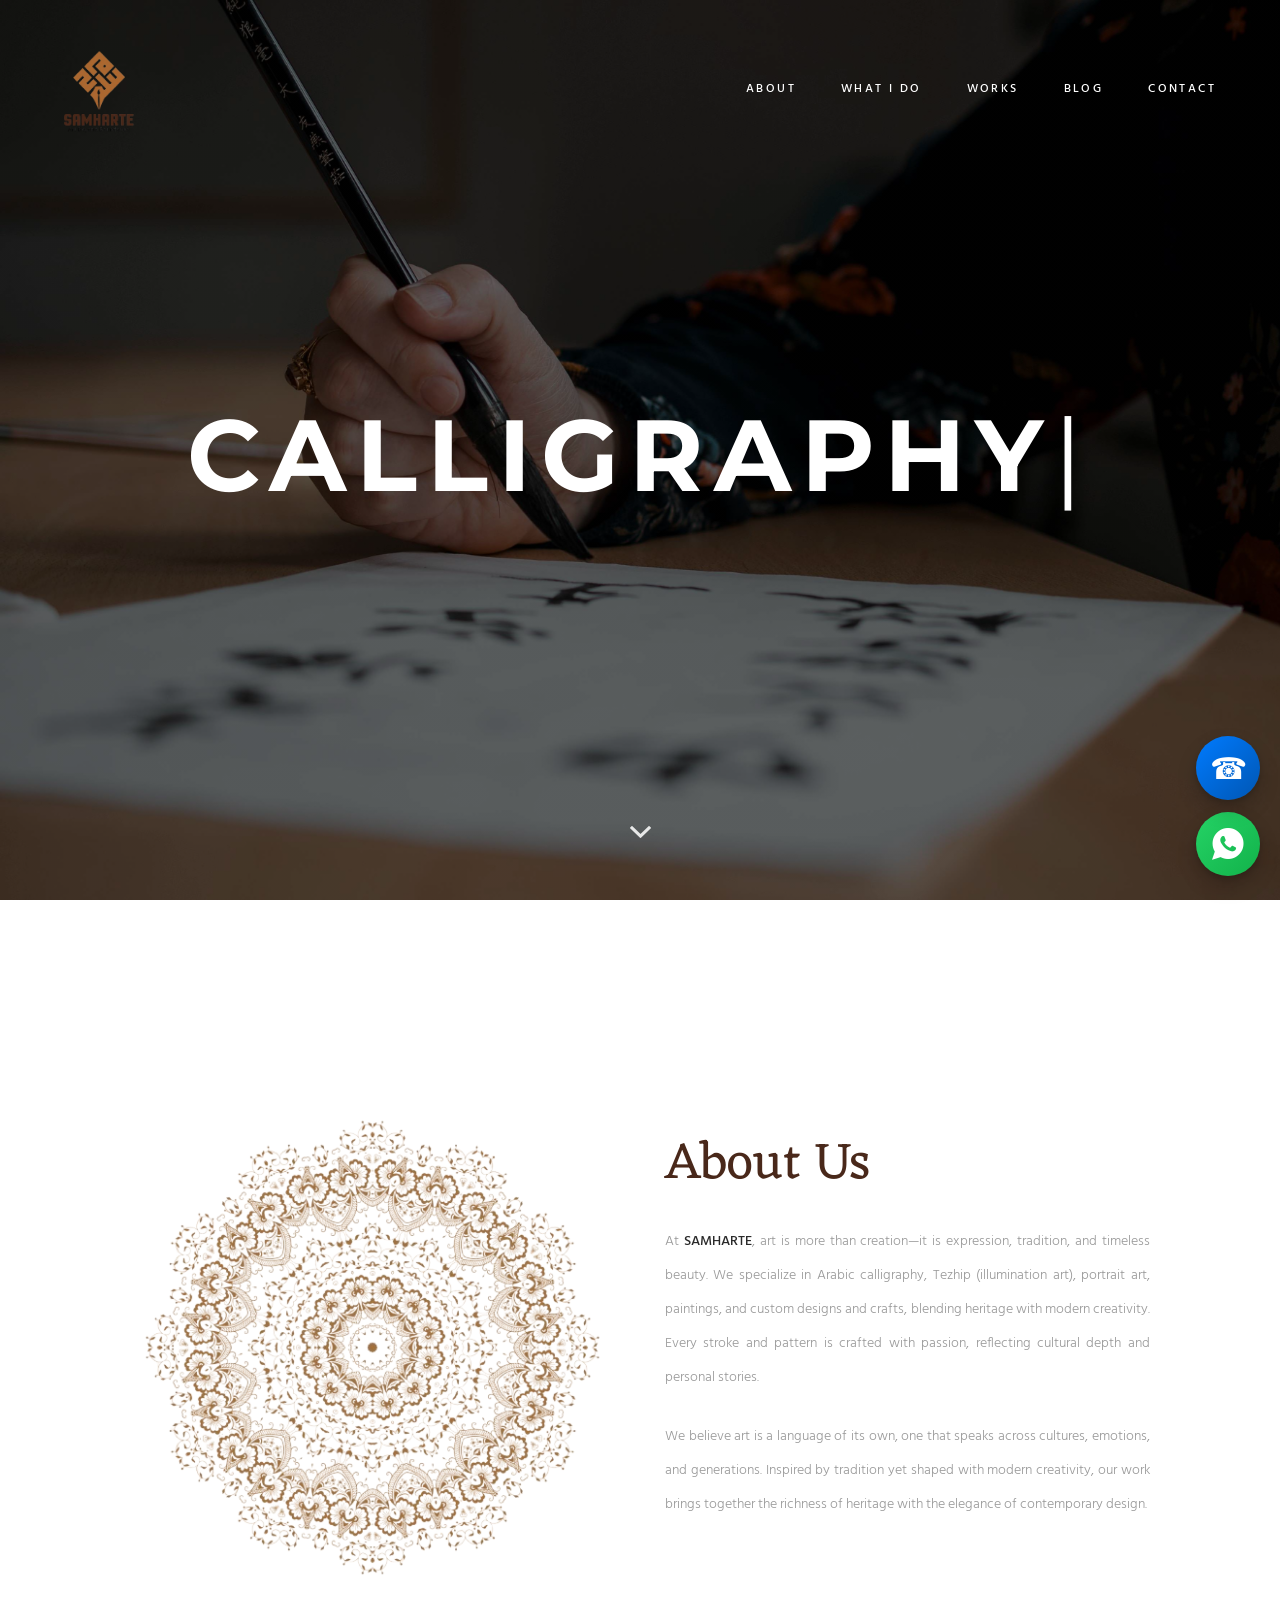
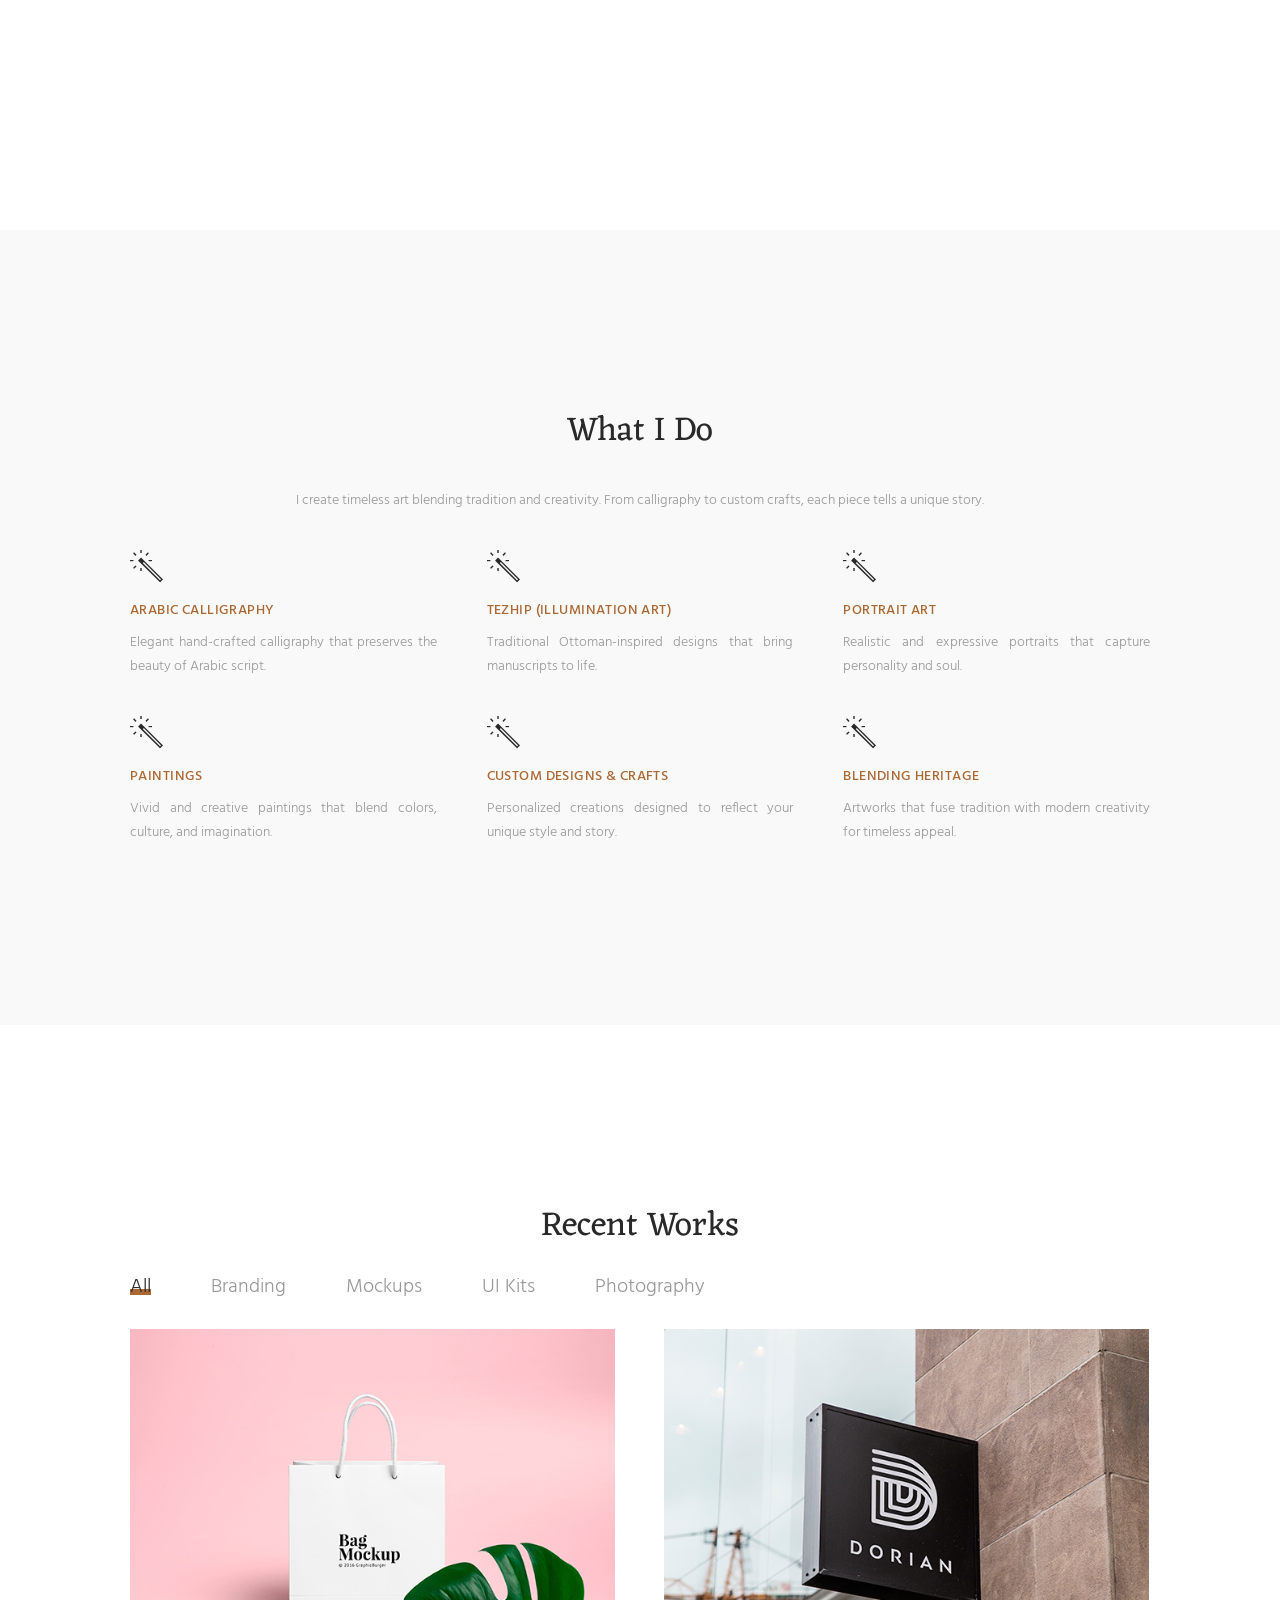
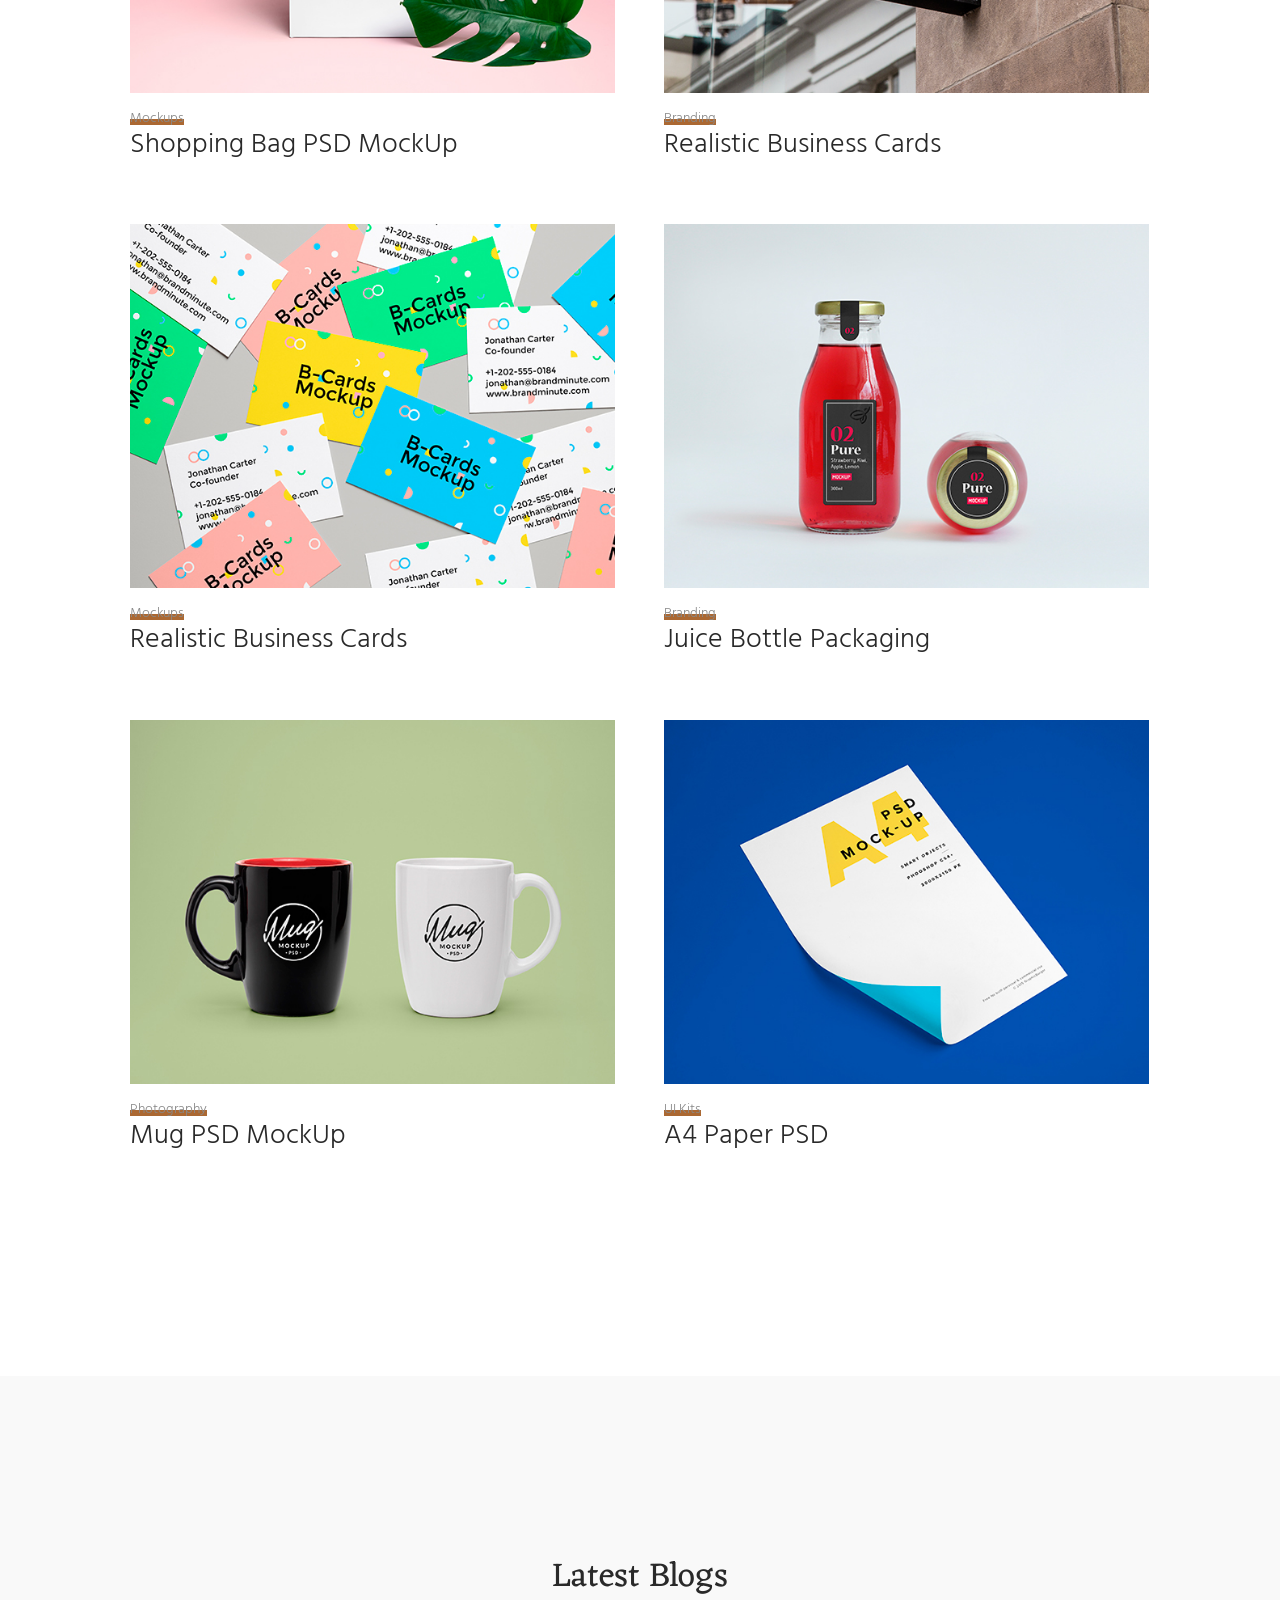
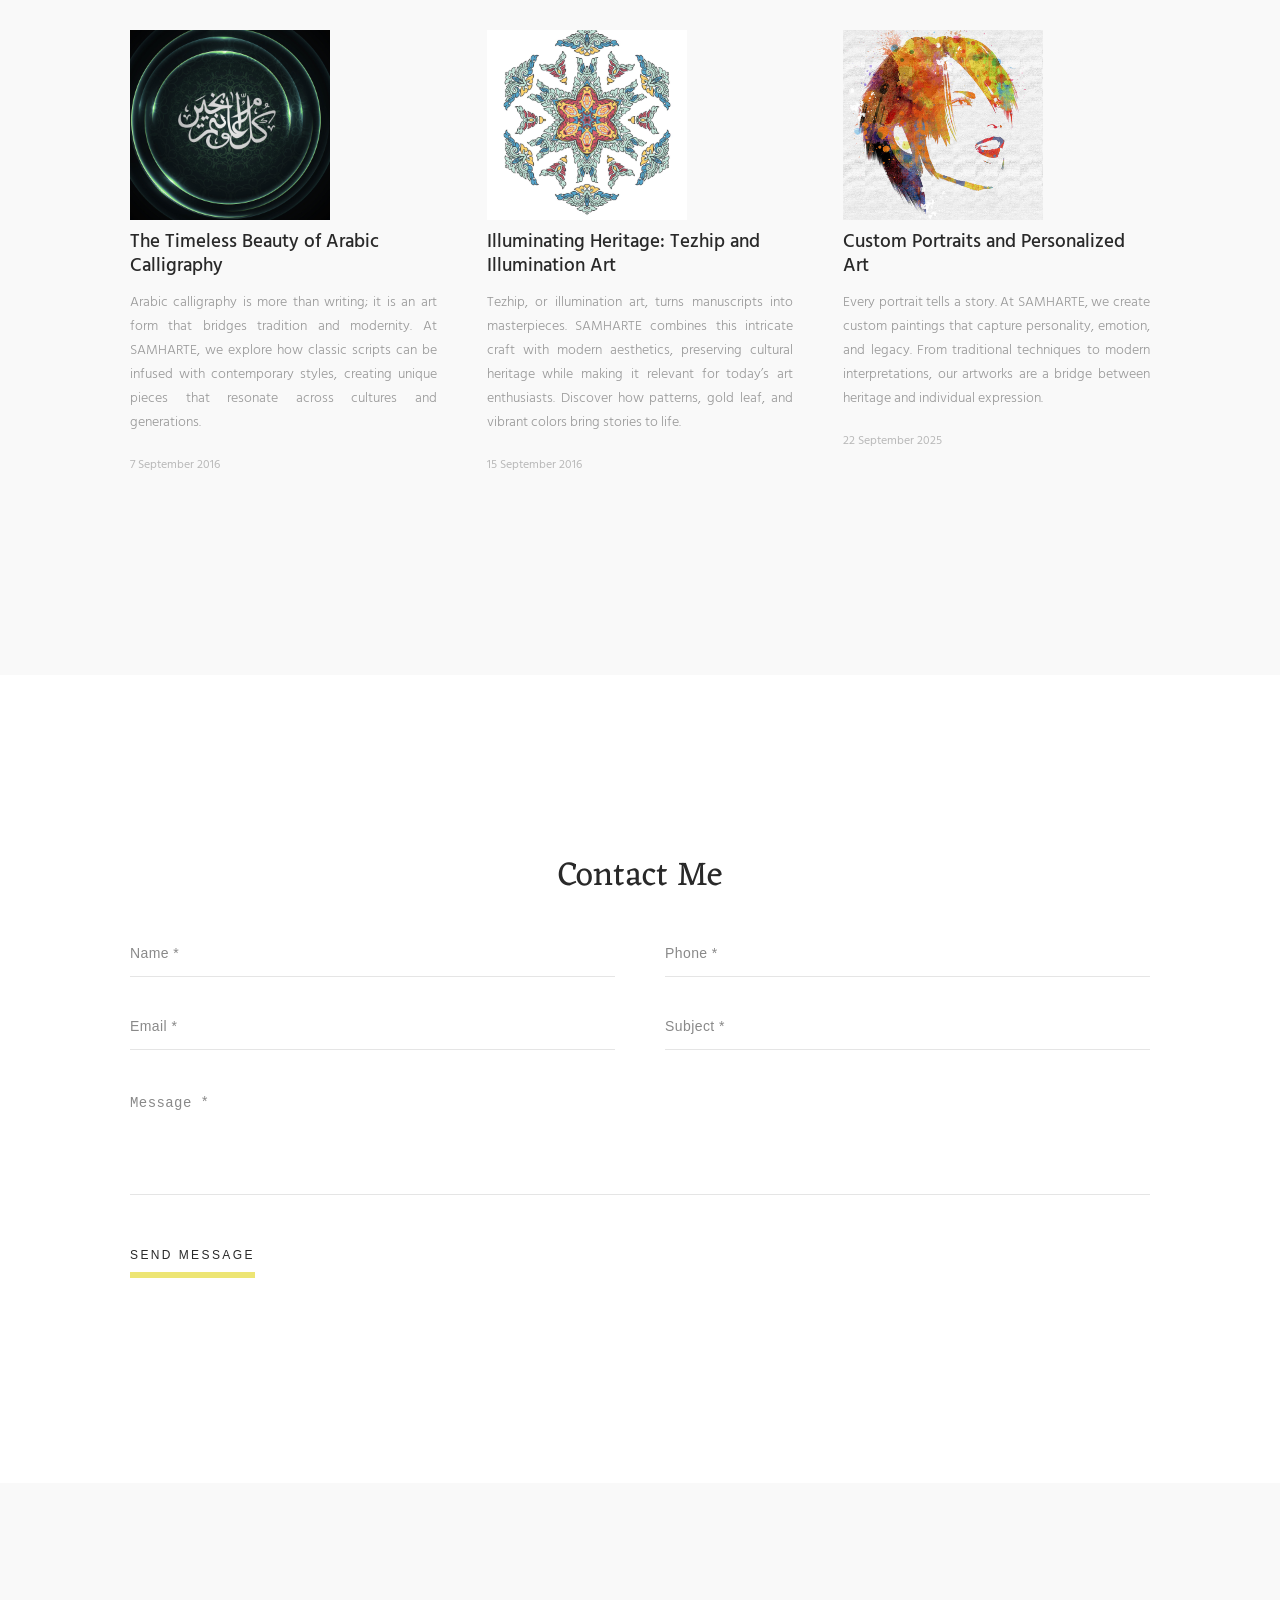
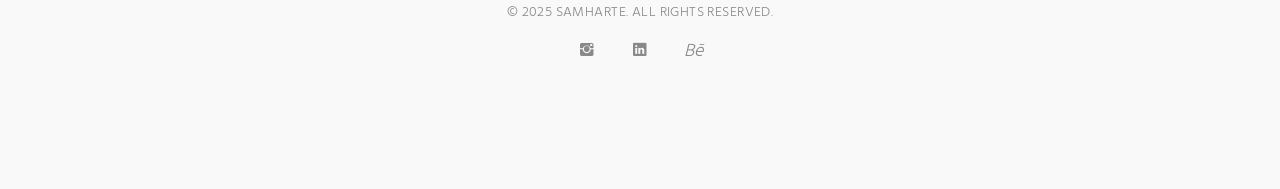
==== commit 1012a1ec: "commit" ====
--- a/index.html
+++ b/index.html
@@ -2,16 +2,24 @@
 <html lang="en">
 
 <head>
-	
 	<!-- Basic -->
 	<meta http-equiv="Content-Type" content="text/html; charset=utf-8" />
-	<title>SAMHARTE</title>
-	<meta name="description" content="">
-	<meta name="keywords" content="">
+	<title>SAMHARTE | Arabic Calligraphy, Tezhip, Portraits & Custom Art</title>
+	
+	<!-- Meta Description for SEO -->
+	<meta name="description" content="SAMHARTE specializes in Arabic calligraphy, Tezhip, portrait art, paintings, and custom designs. Blending heritage with modern creativity, every piece reflects cultural depth and timeless beauty.">
+	
+	<!-- Meta Keywords for SEO -->
+	<meta name="keywords" content="Arabic calligraphy, Tezhip, illumination art, portrait art, custom paintings, traditional art, modern art, decorative art, heritage art, cultural art, SAMHARTE, custom designs, artistic crafts">
 	
 	<!-- Mobile Specific Metas -->
 	<meta name="viewport" content="width=device-width, initial-scale=1, maximum-scale=1, user-scalable=no">
 	
+	<!-- Open Graph / Facebook -->
+	<meta property="og:title" content="SAMHARTE | Arabic Calligraphy & Custom Art">
+	<meta property="og:description" content="At SAMHARTE, we blend tradition with modern creativity, specializing in Arabic calligraphy, Tezhip, portraits, paintings, and custom art designs.">
+
+
 	<!-- Load Fonts -->
 	<link href="https://fonts.googleapis.com/css?family=Hind:300,400,500,600,700%7CMontserrat:400,700%7CEczar:400,500,600,700,800" rel="stylesheet">
 	
@@ -22,7 +30,7 @@
 	<link rel="stylesheet" href="css/ionicons.css" />
 	<link rel="stylesheet" href="css/magnific-popup.css" />
 	<link rel="stylesheet" href="css/animate.css" />
-	
+	<link rel="stylesheet" href="css/aos.css" />
 	
 	<!-- Favicon -->
 	<link rel="shortcut icon" href="images/favicons/fav.png">
@@ -33,15 +41,14 @@
 	  window.dataLayer = window.dataLayer || [];
 	  function gtag(){dataLayer.push(arguments);}
 	  gtag('js', new Date());
-
 	  gtag('config', 'UA-125314689-11');
 	</script>
-	
 </head>
 
+
 <body>
-	
 	<!-- Page -->
+
 	<div class="page">
 
 		<!-- Preloader -->
@@ -70,7 +77,6 @@
 						<li><a href="#blog-section">Blog</a></li>
 						<li><a href="#contact-section">Contact</a></li>
 					</ul>
-					<a href="#" class="close"></a>
 				</div>
 			</div>
 		</header>
@@ -80,33 +86,27 @@
 
 			<!-- Section Started -->
 			<div class="section started">
-				<div class="slide" style="background-image: url(images/land.jpg);"></div>
-				<div class="centrize full-width">
-					<div class="vertical-center">
-						<div class="st-title align-center">
-							<div class="typing-title">
-								<p><b>Calligraphy</b></p>
-								<p><b>Tezhip Art</b></p>
-								<p><b>Portrait Art</b></p>
-								<p><b>Paintings</b></p>
-								<p><b>Custom Designs</b></p>
-							</div>
-							<span class="typed-title"></span>
-						</div>
-					</div>
-				</div>
-				<a href="#" class="mouse-btn"><i class="icon ion ion-chevron-down"></i></a>
-			</div>
+			   <div class="slide" style="background-image: linear-gradient(rgba(0,0,0,0.6), rgba(0,0,0,0.6)), url(images/land.jpg);"></div>
+            	<div class="centrize full-width">
+            	   <div class="vertical-center">
+            	      <div class="st-title align-center">
+            	 		<div class="typing-title"><p><b>Calligraphy</b></p> <p><b>Tezhip Art</b></p> <p><b>Portrait Art</b></p> <p><b>Paintings</b></p> <p><b>Custom Designs</b></p> 
+            	 		</div>
+            	 		<span class="typed-title"></span>
+            	  	 </div>
+            	   </div>
+              	</div>
+            	 <a href="#" class="mouse-btn"><i class="icon ion ion-chevron-down"></i></a>
+            </div>
 
 			<!-- Section About -->
 			<div class="section about align-left" id="about-section">
 				<div class="fw">
 					<div class="row">
-						
 						<!-- Left Side Image -->
-						<div class="col col-m-12 col-t-6 col-d-6">
-							<div class="about-image animated">
-								<img src="images/logo.png" alt="About SAMHARTE" style="width:100%; border-radius:10px;">
+						<div class="col col-m-12 col-t-6 col-d-6 " data-aos="zoom-in-up" data-aos-duration="2000">
+							<div class="about-image animated ">
+								<img src="images/removebg.png" alt="About SAMHARTE" style="width:100%; border-radius:10px;">
 							</div>
 						</div>
 						
@@ -123,33 +123,25 @@
 									passion, reflecting cultural depth and personal stories. 
 								</p>
 								<p class="animated">
-									SAMHARTE is not just an art brand—it is a space where 
-									imagination finds form, and artistry connects heart to soul. 
 									We believe art is a language of its own, one that speaks 
 									across cultures, emotions, and generations. Inspired by 
 									tradition yet shaped with modern creativity, our work brings 
 									together the richness of heritage with the elegance of 
 									contemporary design.
 								</p>
-								<p class="animated">
-									Every piece we create is made with heart, reflecting not 
-									only artistic excellence but also the individuality of those 
-									who experience it.
-								</p>
-							</div>
-						</div>
-
-					</div>
-				</div>
-			</div>
-
+							</div>
+						</div>
+
+					</div>
+				</div>
+			</div>
 
 			<!-- Section Services -->
 			<div class="section services gray align-left" id="services-section">
 				<div class="fw">
 					<div class="titles animated">
 						<div class="title">What I Do</div>
-						<p>I create timeless art blending tradition and creativity. From calligraphy to custom crafts, each piece tells a unique story.</p>
+						<p style="text-align: center;">I create timeless art blending tradition and creativity. From calligraphy to custom crafts, each piece tells a unique story.</p>
 					</div>
 					<div class="row">
 						<div class="col col-m-12 col-t-6 col-d-4">
@@ -197,7 +189,6 @@
 					</div>
 				</div>
 			</div>
-
 
 			<!-- Portfolio -->
 			<div class="section works align-left" id="works-section">
@@ -405,34 +396,34 @@
 						<div class="title">Latest Blogs</div>
 					</div>
 					<div class="row blog-items">
-						<div class="col col-m-12 col-t-4 col-d-4">
+						<div class="col col-m-12 col-t-4 col-d-4" style="margin-bottom: 40px;">
 							<div class="blog-item animated">
 								<div class="image">
-									<a href="blog-inner.html"><img src="images/blog/blog1.png" alt="" /></a>
-								</div>
-								<a href="blog-inner.html" class="name">By spite about do of do allow blush</a>
-								<p>Quick six blind smart out burst. Perfectly on furniture dejection determine my depending an to. Add short water court fat.</p>
-								<div class="date">Larry Stark - 7 September 2016</div>
-							</div>
-						</div>
-						<div class="col col-m-12 col-t-4 col-d-4">
+									<img src="images/blog/blog1.jpg" alt="" />
+								</div>
+								<a class="name">The Timeless Beauty of Arabic Calligraphy</a>
+								<p>Arabic calligraphy is more than writing; it is an art form that bridges tradition and modernity. At SAMHARTE, we explore how classic scripts can be infused with contemporary styles, creating unique pieces that resonate across cultures and generations.</p>
+								<div class="date">7 September 2016</div>
+							</div>
+						</div>
+						<div class="col col-m-12 col-t-4 col-d-4" style="margin-bottom: 40px;">
 							<div class="blog-item animated">
 								<div class="image">
-									<a href="blog-inner.html"><img src="images/blog/blog2.png" alt="" /></a>
-								</div>
-								<a href="blog-inner.html" class="name">Two Before Arrow Not Relied</a>
-								<p>Quick six blind smart out burst. Perfectly on furniture dejection determine my depending an to. Add short water court fat.</p>
-								<div class="date">Larry Stark - 7 September 2016</div>
-							</div>
-						</div>
-						<div class="col col-m-12 col-t-4 col-d-4">
+									<img src="images/blog/blog2.jpg" alt="" />
+								</div>
+								<a class="name">Illuminating Heritage: Tezhip and Illumination Art</a>
+								<p>Tezhip, or illumination art, turns manuscripts into masterpieces. SAMHARTE combines this intricate craft with modern aesthetics, preserving cultural heritage while making it relevant for today’s art enthusiasts. Discover how patterns, gold leaf, and vibrant colors bring stories to life.</p>
+								<div class="date">15 September 2016</div>
+							</div>
+						</div>
+						<div class="col col-m-12 col-t-4 col-d-4" style="margin-bottom: 40px;">
 							<div class="blog-item animated">
 								<div class="image">
-									<a href="blog-inner.html"><img src="images/blog/blog3.png" alt="" /></a>
-								</div>
-								<a href="blog-inner.html" class="name">By spite about do of do allow blush</a>
-								<p>Quick six blind smart out burst. Perfectly on furniture dejection determine my depending an to. Add short water court fat.</p>
-								<div class="date">Larry Stark - 7 September 2016</div>
+									<img src="images/blog/blog3.jpg" alt="" />
+								</div>
+								<a class="name">Custom Portraits and Personalized Art</a>
+								<p>Every portrait tells a story. At SAMHARTE, we create custom paintings that capture personality, emotion, and legacy. From traditional techniques to modern interpretations, our artworks are a bridge between heritage and individual expression.</p>
+								<div class="date">22 September 2025</div>
 							</div>
 						</div>
 					</div>
@@ -442,64 +433,110 @@
 
 			<!-- Section Contacts -->
 			<div class="section contacts align-left" id="contact-section">
-				<div class="fw">
-					<div class="titles animated">
-						<div class="title">Contact Me</div>
-					</div>
-					<div class="contact-form">
-						<form id="cform" method="post">
-							<div class="row">
-								<div class="col col-m-12 col-t-6 col-d-6 animated">
-									<div class="value">
-										<input type="text" name="name" placeholder="Name *" />
-									</div>
-								</div>
-								<div class="col col-m-12 col-t-6 col-d-6 animated">
-									<div class="value">
-										<input type="tel" name="tel" placeholder="Phone *" />
-									</div>
-								</div>
-								<div class="col col-m-12 col-t-6 col-d-6 animated">
-									<div class="value">
-										<input type="text" name="email" placeholder="Email *" />
-									</div>
-								</div>
-								<div class="col col-m-12 col-t-6 col-d-6 animated">
-									<div class="value">
-										<input type="text" name="subject" placeholder="Subject *" />
-									</div>
-								</div>
-								<div class="col col-m-12 col-t-12 col-d-12 animated">
-									<div class="value">
-										<textarea name="message" placeholder="Message"></textarea>
-									</div>
-								</div>
-								<div class="col col-m-12 col-t-12 col-d-12 animated">
-									<a href="#" class="btn" onclick="$('#cform').submit(); return false;">Send Message</a>
-								</div>
-							</div>
-						</form>
-						<div class="alert-success">
-							<p>Thanks, your message is sent successfully. We will contact you shortly!</p>
-						</div>
-					</div>
-				</div>
-			</div>
+			    <div class="fw">
+			        <div class="titles animated">
+			            <div class="title">Contact Me</div>
+			        </div>
+			        <div class="contact-form">
+			            <form id="cform">
+			                <div class="row">
+			                    <div class="col col-m-12 col-t-6 col-d-6 animated">
+			                        <div class="value">
+			                            <input type="text" name="name" placeholder="Name *" required />
+			                        </div>
+			                    </div>
+			                    <div class="col col-m-12 col-t-6 col-d-6 animated">
+			                        <div class="value">
+			                            <input type="tel" name="tel" placeholder="Phone *" required />
+			                        </div>
+			                    </div>
+			                    <div class="col col-m-12 col-t-6 col-d-6 animated">
+			                        <div class="value">
+			                            <input type="email" name="email" placeholder="Email *" required />
+			                        </div>
+			                    </div>
+			                    <div class="col col-m-12 col-t-6 col-d-6 animated">
+			                        <div class="value">
+			                            <input type="text" name="subject" placeholder="Subject *" required />
+			                        </div>
+			                    </div>
+			                    <div class="col col-m-12 col-t-12 col-d-12 animated">
+			                        <div class="value">
+			                            <textarea name="message" placeholder="Message *" required></textarea>
+			                        </div>
+			                    </div>
+			                    <div class="col col-m-12 col-t-12 col-d-12 animated">
+			                        <button type="submit" class="btn">Send Message</button>
+			                    </div>
+			                </div>
+			            </form>
+
+			            <div class="alert-success" style="display:none;align-items: center;">
+			                <p>Thanks, your message is sent successfully. We will contact you shortly!</p>
+			            </div>
+			        </div>
+			    </div>
+			</div>
+
+
+			<script src="https://code.jquery.com/jquery-3.6.0.min.js"></script>
+			<script>
+			$(document).ready(function(){
+
+			    $('#cform').on('submit', function(e){
+			        e.preventDefault(); // Prevent default submit
+
+			        // Collect form data
+			        var formData = {
+			            name: $('input[name="name"]').val(),
+			            email: $('input[name="email"]').val(),
+			            tel: $('input[name="tel"]').val(),
+			            subject: $('input[name="subject"]').val(),
+			            message: $('textarea[name="message"]').val(),
+			            _template: "table",  // Table email template
+			            _captcha: "false"     // Disable captcha
+			        };
+
+			        $.ajax({
+			            url: "https://formsubmit.co/ajax/sameehak007@gmail.com",
+			            method: "POST",
+			            data: formData,
+			            dataType: "json",
+			            success: function(response){
+			                $('.alert-success').fadeIn().delay(4000).fadeOut();
+			                $('#cform')[0].reset();
+			            },
+			            error: function(){
+			                alert("Failed to send message. Please try again.");
+			            }
+			        });
+
+			    });
+
+			});
+			</script>
+
+			<!-- WhatsApp Floating Button -->
+				<a id="whatsapp-pop" class="floating-btn wh-pop" href="https://wa.me/971 58 305 2638" target="_blank" rel="noreferrer noopener" aria-label="Chat on WhatsApp">
+				  <i class="icon ion ion-social-whatsapp wh-icon"></i>
+				</a>
+
+				<!-- Call Floating Button -->
+				<a id="call-pop" class="floating-btn call-pop" href="tel:+971 58 305 2638" aria-label="Call Us">
+				  <i class="icon ion ion-ios-call call-icon">☎</i>
+				</a>
 
 			<!-- Footer -->
 			<footer class="align-center">
-				<div class="copy animated">© 2016 Hendrie. all rights reserved.</div>
+				<div class="copy animated">© 2025 SAMHARTE. All rights reserved.</div>
 				<div class="st-soc animated">
-					<a target="blank" href="https://www.facebook.com/"><i class="icon ion ion-social-facebook"></i></a>
-					<a target="blank" href="https://github.com/"><i class="icon ion ion-social-github"></i></a>
-					<a target="blank" href="https://twitter.com/"><i class="icon ion ion-social-twitter"></i></a>
-					<a target="blank" href="https://www.youtube.com/"><i class="icon ion ion-social-youtube"></i></a>
-					<a target="blank" href="https://plus.google.com/"><i class="icon ion ion-social-googleplus"></i></a>
+					<a target="blank" href="#"><i class="icon ion ion-social-instagram"></i></a>
+					<a target="blank" href="#"><i class="icon ion ion-social-linkedin"></i></a>
+					<a target="blank" href="#"><i class="icon ion-social-behance">Bē</i></a>
 				</div>
 			</footer>
 			
 		</div>
-
 	</div>
 	
 	<!-- jQuery Scripts -->
@@ -513,10 +550,12 @@
 	<script src="js/jquery.mb.YTPlayer.js"></script>
 	<script src="js/particles.js"></script>
 	<script src="js/typed.js"></script>
-	
+	<script src="js/aos.js"></script>
+	<script>
+	  AOS.init();
+	</script>
 	<!-- Main Scripts -->
 	<script src="js/main.js"></script>
-	
+
 </body>
-
 </html>
--- a/css/basic.css
+++ b/css/basic.css
@@ -3,6 +3,114 @@
 html {
 	margin-right: 0!important;
 }
+
+
+/* --- Floating Social Icons --- */
+.social-fixed {
+  position: fixed;
+  top: 50%;
+  left: 20px;
+  transform: translateY(-50%);
+  display: flex;
+  flex-direction: column;
+  gap: 12px;
+  z-index: 9999;
+}
+.social-fixed a {
+  display: flex;
+  width: 48px;
+  height: 48px;
+  border-radius: 50%;
+  background: #333;
+  color: #fff;
+  font-size: 24px;
+  align-items: center;
+  justify-content: center;
+  text-decoration: none;
+  transition: all 0.3s ease;
+  box-shadow: 0 4px 8px rgba(0,0,0,0.2);
+}
+.social-fixed a:hover {
+  transform: scale(1.1);
+  background: #555;
+}
+
+/* --- Floating Buttons (WhatsApp & Call) --- */
+.floating-btn{
+  position: fixed;
+  right: 20px;
+  z-index: 9999;
+  width: 64px;
+  height: 64px;
+  border-radius: 50%;
+  display: inline-flex;
+  align-items: center;
+  justify-content: center;
+  text-decoration: none;
+  transform-origin: center;
+  transition: transform 180ms cubic-bezier(.2,.8,.2,1), box-shadow 180ms;
+  outline: none;
+  box-shadow: 0 10px 20px rgba(0,0,0,0.18), 0 3px 6px rgba(0,0,0,0.15);
+}
+
+/* WhatsApp Button */
+.wh-pop{
+  background: linear-gradient(135deg,#25D366 0%, #12B24A 100%);
+  bottom: 24px;
+}
+.wh-icon{
+  font-size: 36px;
+  color: #fff;
+}
+
+/* Call Button */
+.call-pop{
+  background: linear-gradient(135deg,#007bff 0%, #0056b3 100%);
+  bottom: 100px; /* above WhatsApp */
+}
+.call-icon{
+  font-size: 30px;
+  color: #fff;
+}
+
+/* Jump animation for both */
+@keyframes jump {
+  0%   { transform: translateY(0); }
+  20%  { transform: translateY(-8px) rotate(-3deg); }
+  40%  { transform: translateY(0); }
+  60%  { transform: translateY(-4px) rotate(2deg); }
+  80%  { transform: translateY(0); }
+  100% { transform: translateY(0); }
+}
+@keyframes shadow {
+  0%   { box-shadow: 0 10px 20px rgba(0,0,0,0.18), 0 3px 6px rgba(0,0,0,0.15); }
+  40%  { box-shadow: 0 16px 28px rgba(0,0,0,0.20), 0 6px 10px rgba(0,0,0,0.18); }
+  100% { box-shadow: 0 10px 20px rgba(0,0,0,0.18), 0 3px 6px rgba(0,0,0,0.15); }
+}
+
+.floating-btn {
+  animation-name: jump, shadow;
+  animation-duration: 2.2s, 2.2s;
+  animation-iteration-count: infinite, infinite;
+  animation-timing-function: ease-in-out, ease-in-out;
+}
+
+/* Hover */
+.floating-btn:hover,
+.floating-btn:focus {
+  transform: translateY(-6px) scale(1.04);
+  box-shadow: 0 20px 30px rgba(0,0,0,0.22), 0 8px 16px rgba(0,0,0,0.2);
+  animation-play-state: running;
+}
+
+/* Responsive */
+@media (max-width:480px){
+  .floating-btn{ width:56px; height:56px; }
+  .wh-icon{ font-size:28px; }
+  .call-icon{ font-size:24px; }
+  .social-fixed a{ width:40px; height:40px; font-size:20px; }
+}
+
 
 body {
 	margin: 0;
@@ -375,9 +483,10 @@
 p {
 	margin: 25px 0;
 	padding: 0;
-	font-size: 20px;
+	font-size: 14px;
 	color: #999999;
 	line-height: 34px;
+	text-align: justify;
 }
 
 @media (max-width: 1079px) {
--- a/css/layout.css
+++ b/css/layout.css
@@ -272,6 +272,7 @@
 	font-size: 34px;
 	line-height: 44px;
 	font-weight: 400;
+	text-align: center;
 }
 
 @media (max-width: 1079px) {
@@ -604,6 +605,7 @@
 /* 8. Footer */
 footer {
 	padding: 120px 0;
+	background-color: #f9f9f9;
 }
 
 @media (max-width: 720px) {
--- a/css/blogs.css
+++ b/css/blogs.css
@@ -52,14 +52,23 @@
 	padding: 100px 0;
 }
 
+
 .blog-items .blog-item .image {
-	margin: 0 0 25px 0;
-	font-size: 0;
+    width: 200px;
+    height: 200px;
+    overflow: hidden;
+    display: flex;
+    justify-content: center; /* centers horizontally */
+    align-items: center;     /* centers vertically */
 }
 
 .blog-items .blog-item .image img {
-	max-width: 100%;
-}
+    width: 100%;
+    height: 100%;
+    margin-bottom: 20px;
+    object-fit: cover; /* fills container, keeps aspect ratio */
+}
+
 
 .blog-items .blog-item .name {
 	display: block;
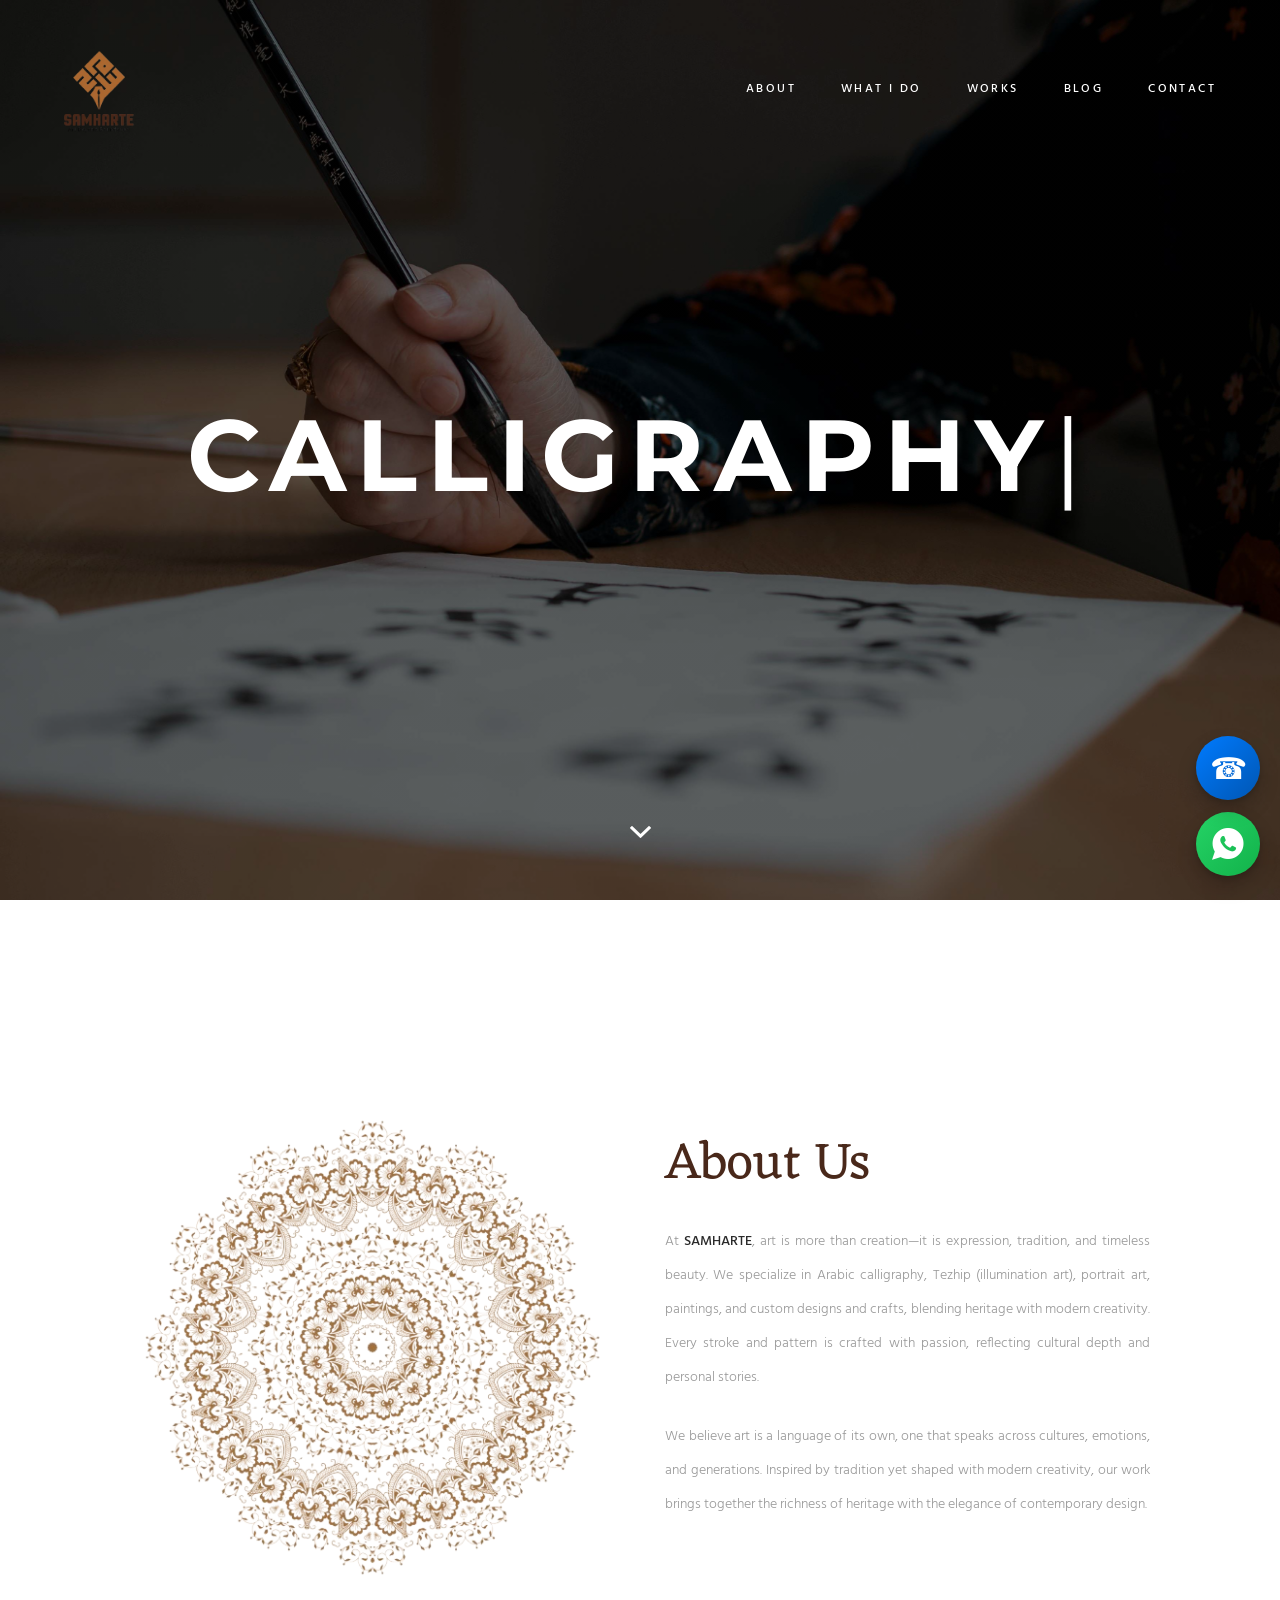
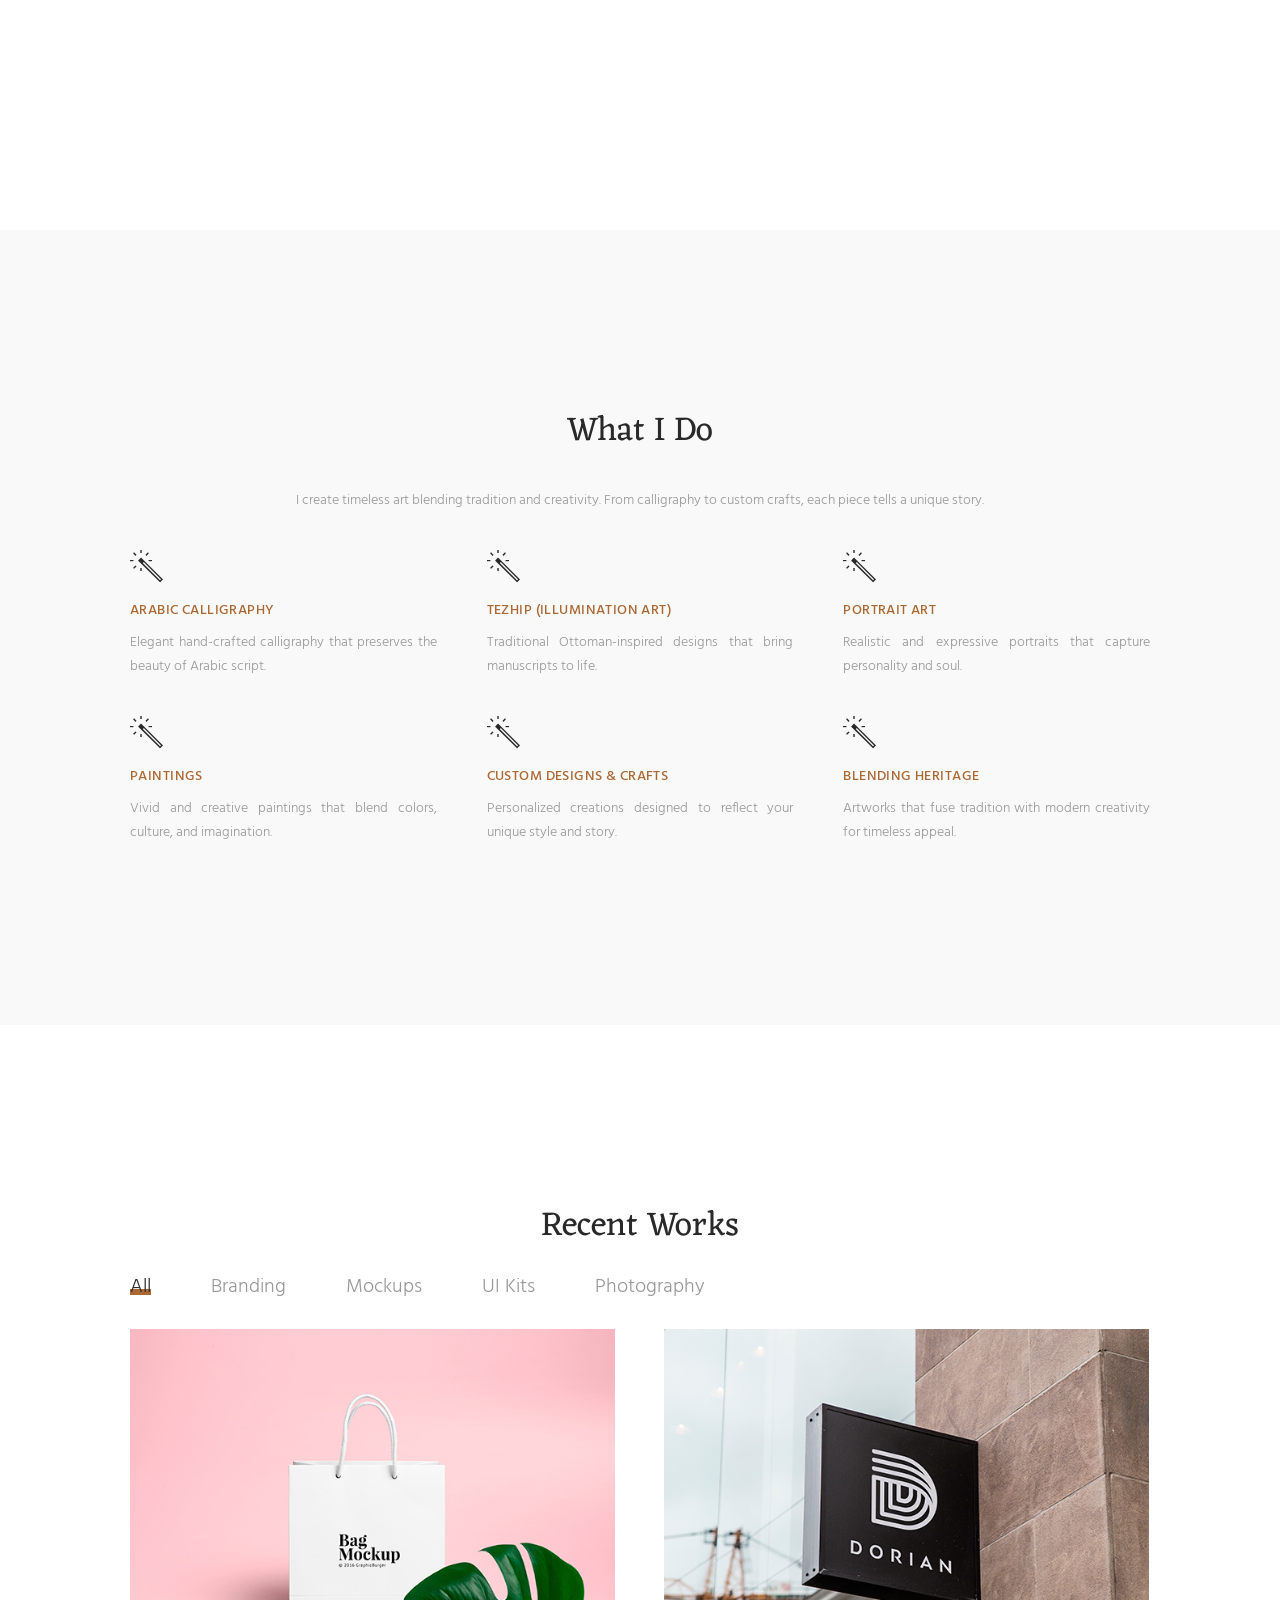
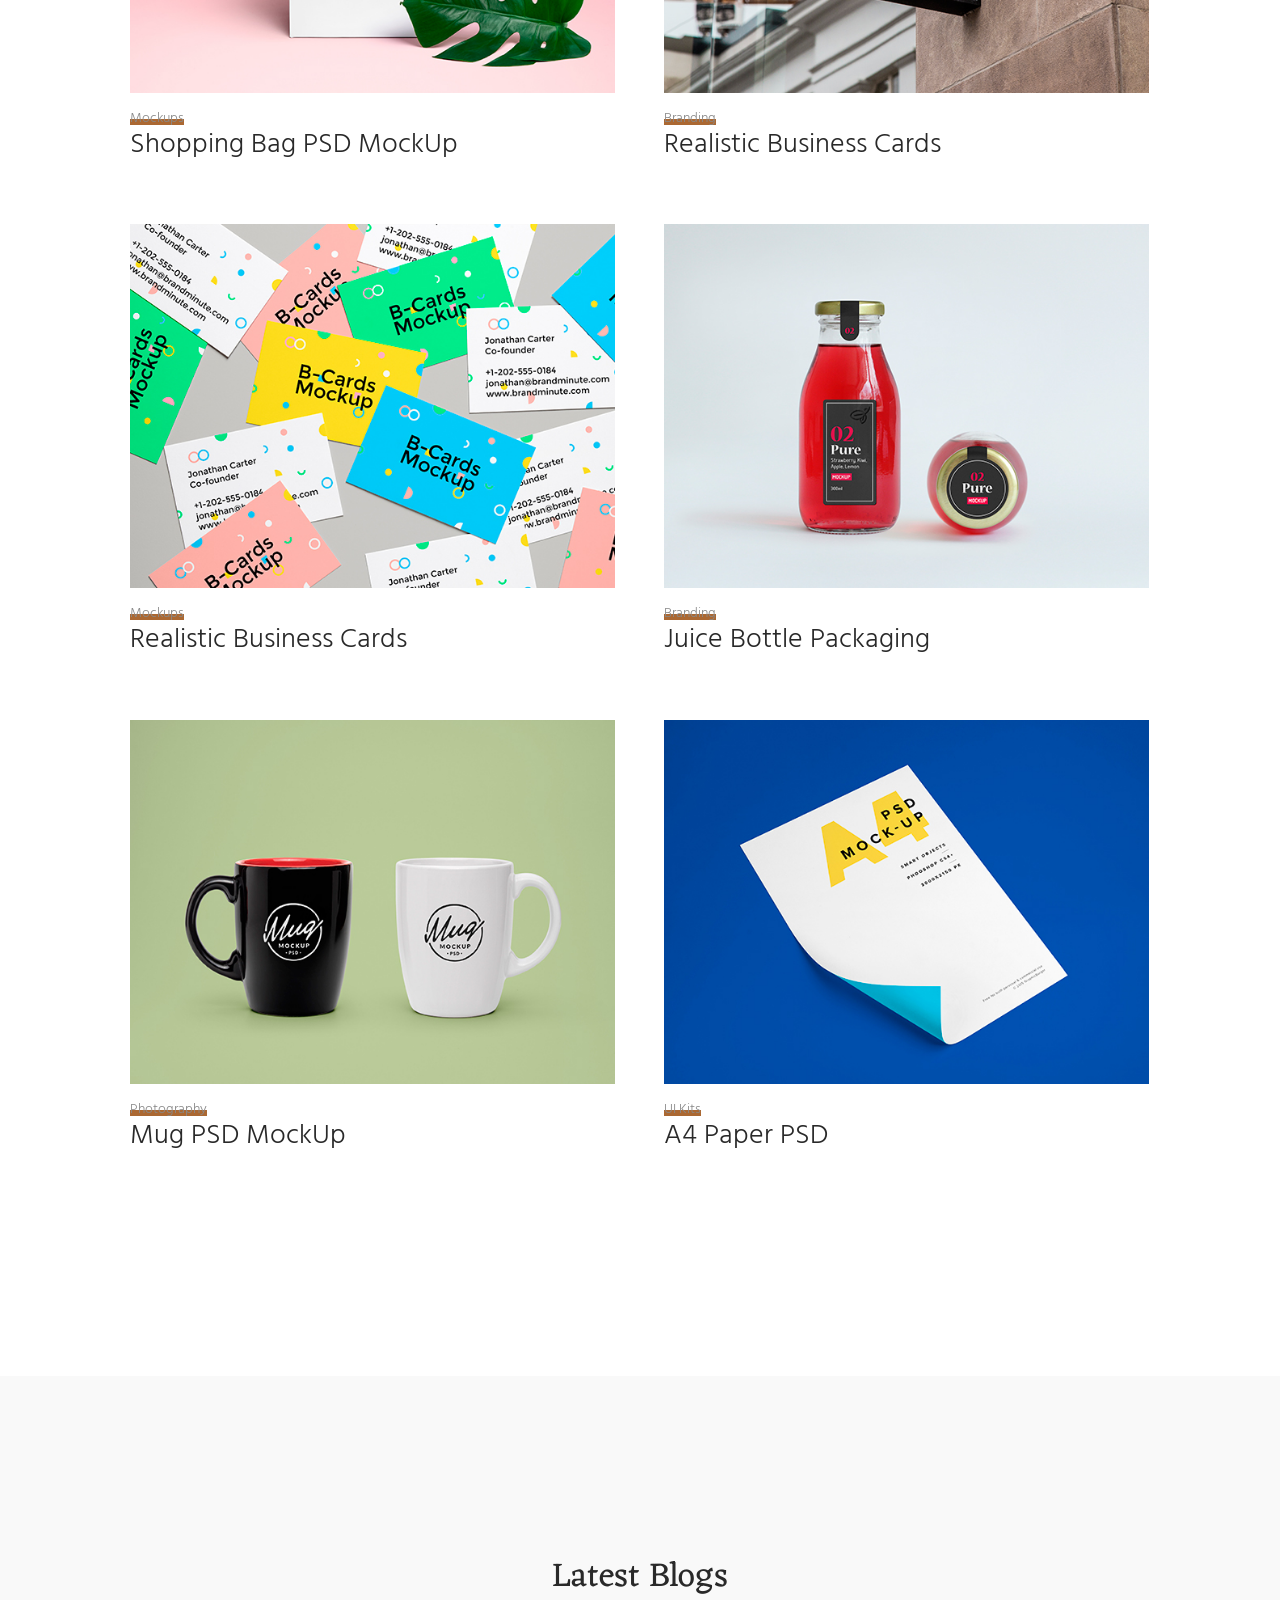
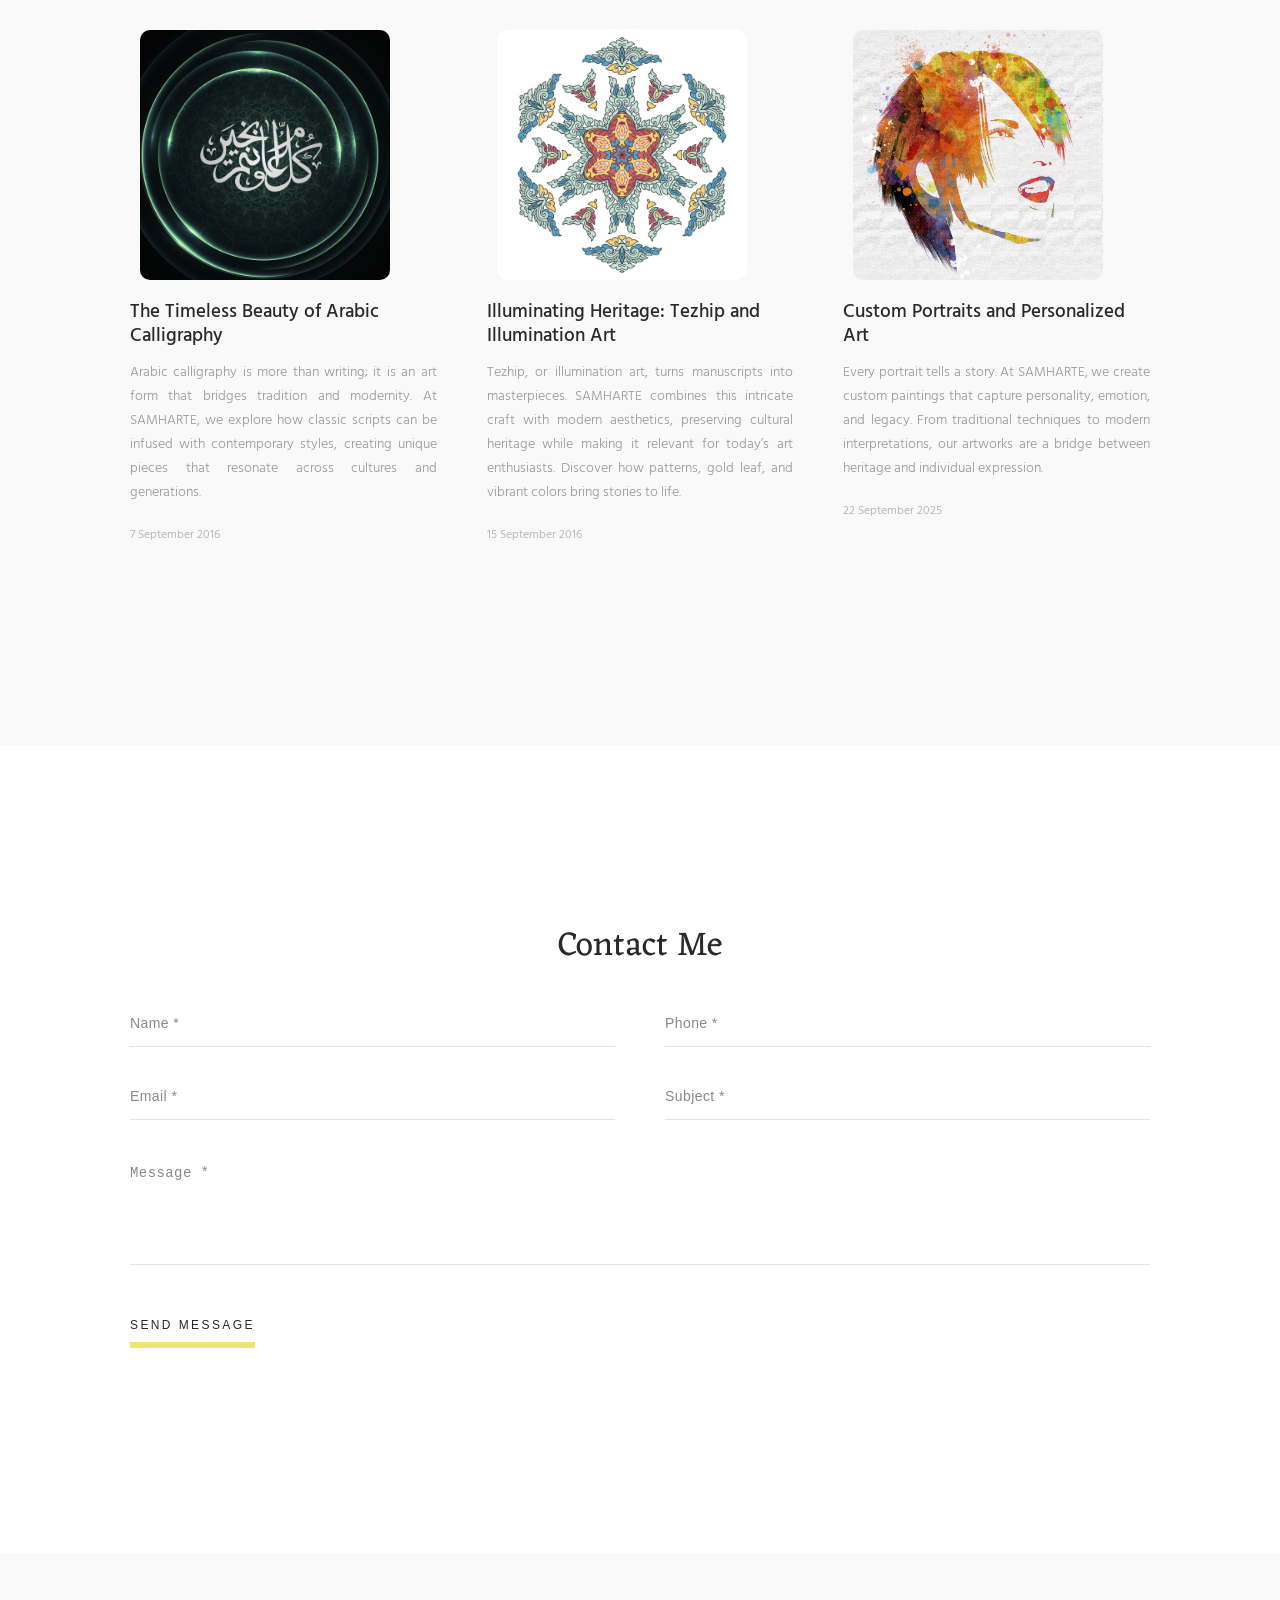
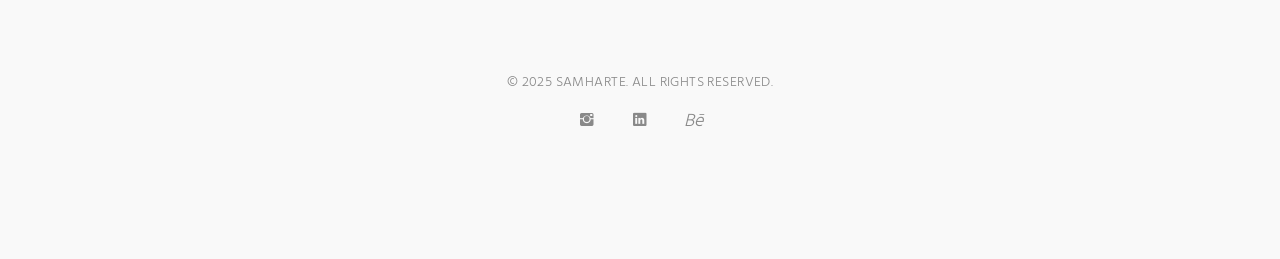
==== commit 34946156: "commit" ====
--- a/index.html
+++ b/index.html
@@ -237,7 +237,6 @@
 										<p>
 											Here’s a new b-cards mock-up with several business cards scattered across the scene. The PSD file allows you to easily. Here’s a new b-cards mock-up with several business cards scattered across the scene.
 										</p>
-										<a href="#" class="btn">View Project</a>
 									</div>
 								</div>
 							</div>
@@ -266,7 +265,6 @@
 											The freebie of the day is a logo design kit with an original theme that will help you create 
 											stunning mountain bike related logos in just minutes.
 										</p>
-										<a href="#" class="btn">View Project</a>
 									</div>
 								</div>
 							</div>
@@ -294,7 +292,6 @@
 										<p>
 											Today we’re happy to share with you the mockup of a classic notebook that will help you showcase your drawings. Today we’re happy to share with you the mockup of a classic notebook that will help.
 										</p>
-										<a href="#" class="btn">View Project</a>
 									</div>
 								</div>
 							</div>
@@ -323,7 +320,6 @@
 											Today we have for you a set of 20 icons available in 2 styles: colored flat and line version, 
 											designed on a 128px grid. These polished icons come in multiple formats so you can easily include them in your projects.
 										</p>
-										<a href="#" class="btn">View Project</a>
 									</div>
 								</div>
 							</div>
@@ -351,7 +347,6 @@
 										<p>
 											Mapogo is an expertly crafted UI kit perfect for iOS designers and developers. The free sample includes 10 screens (750×1334 px) that can be easily customized in Photoshop
 										</p>
-										<a href="#" class="btn">View Project</a>
 									</div>
 								</div>
 							</div>
@@ -379,7 +374,6 @@
 										<p>
 											The freebie of the day is Chameleon, a modern UI kit perfect to use for creating a stylish and clean mobile app. This kit includes 10 screens from various categories that can be easily edited.
 										</p>
-										<a href="#" class="btn">View Project</a>
 									</div>
 								</div>
 							</div>
--- a/css/layout.css
+++ b/css/layout.css
@@ -28,7 +28,7 @@
 
 @media (max-width: 1079px) {
 	.header.filled {
-		padding: 30px 0;
+		padding: 10px 0;
 	}
 
 }
@@ -52,7 +52,7 @@
 
 @media (max-width: 1079px) {
 	.header {
-		padding: 30px 0;
+		padding: 10px 0;
 	}
 
 }
--- a/css/blogs.css
+++ b/css/blogs.css
@@ -54,17 +54,19 @@
 
 
 .blog-items .blog-item .image {
-    width: 200px;
-    height: 200px;
+    width: 270px;
+    height: 270px;
     overflow: hidden;
     display: flex;
     justify-content: center; /* centers horizontally */
-    align-items: center;     /* centers vertically */
+    align-items: center; 
+    padding: 10px;    /* centers vertically */
 }
 
 .blog-items .blog-item .image img {
     width: 100%;
     height: 100%;
+    border-radius: 10px;
     margin-bottom: 20px;
     object-fit: cover; /* fills container, keeps aspect ratio */
 }
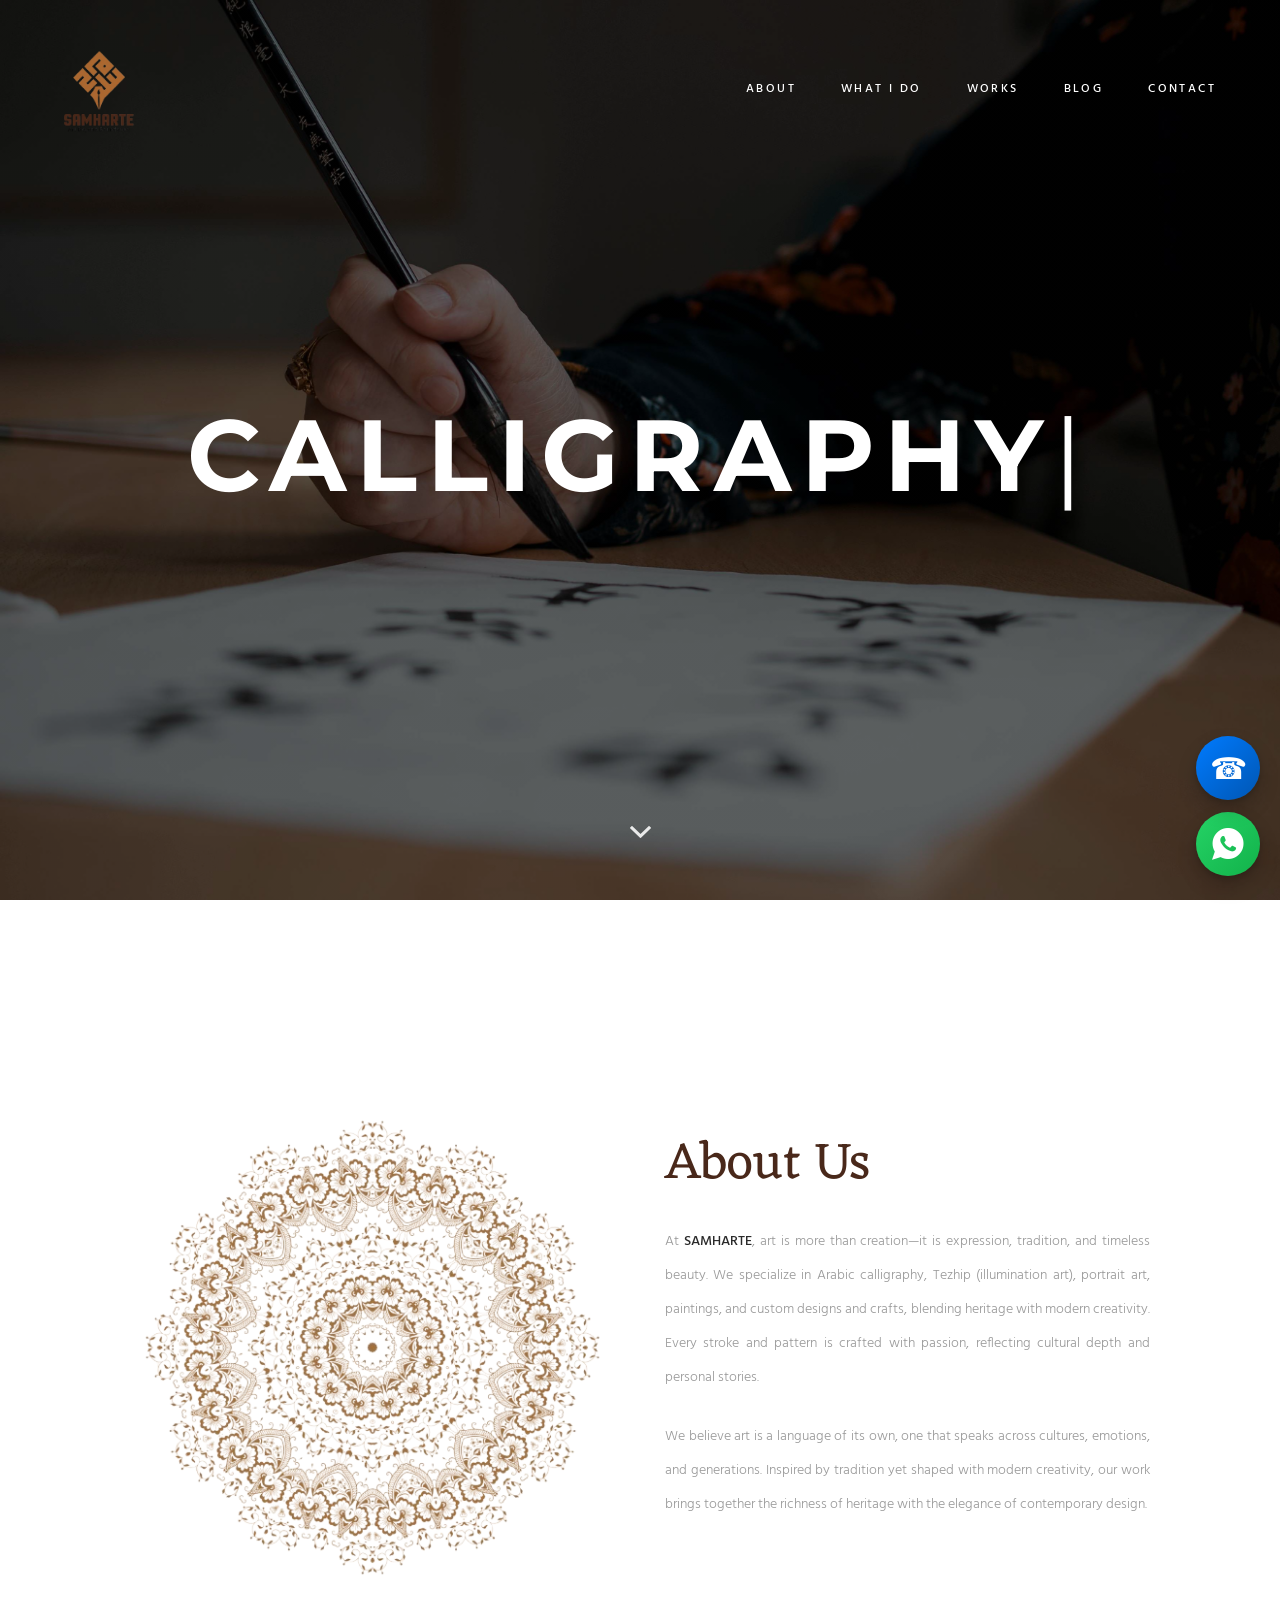
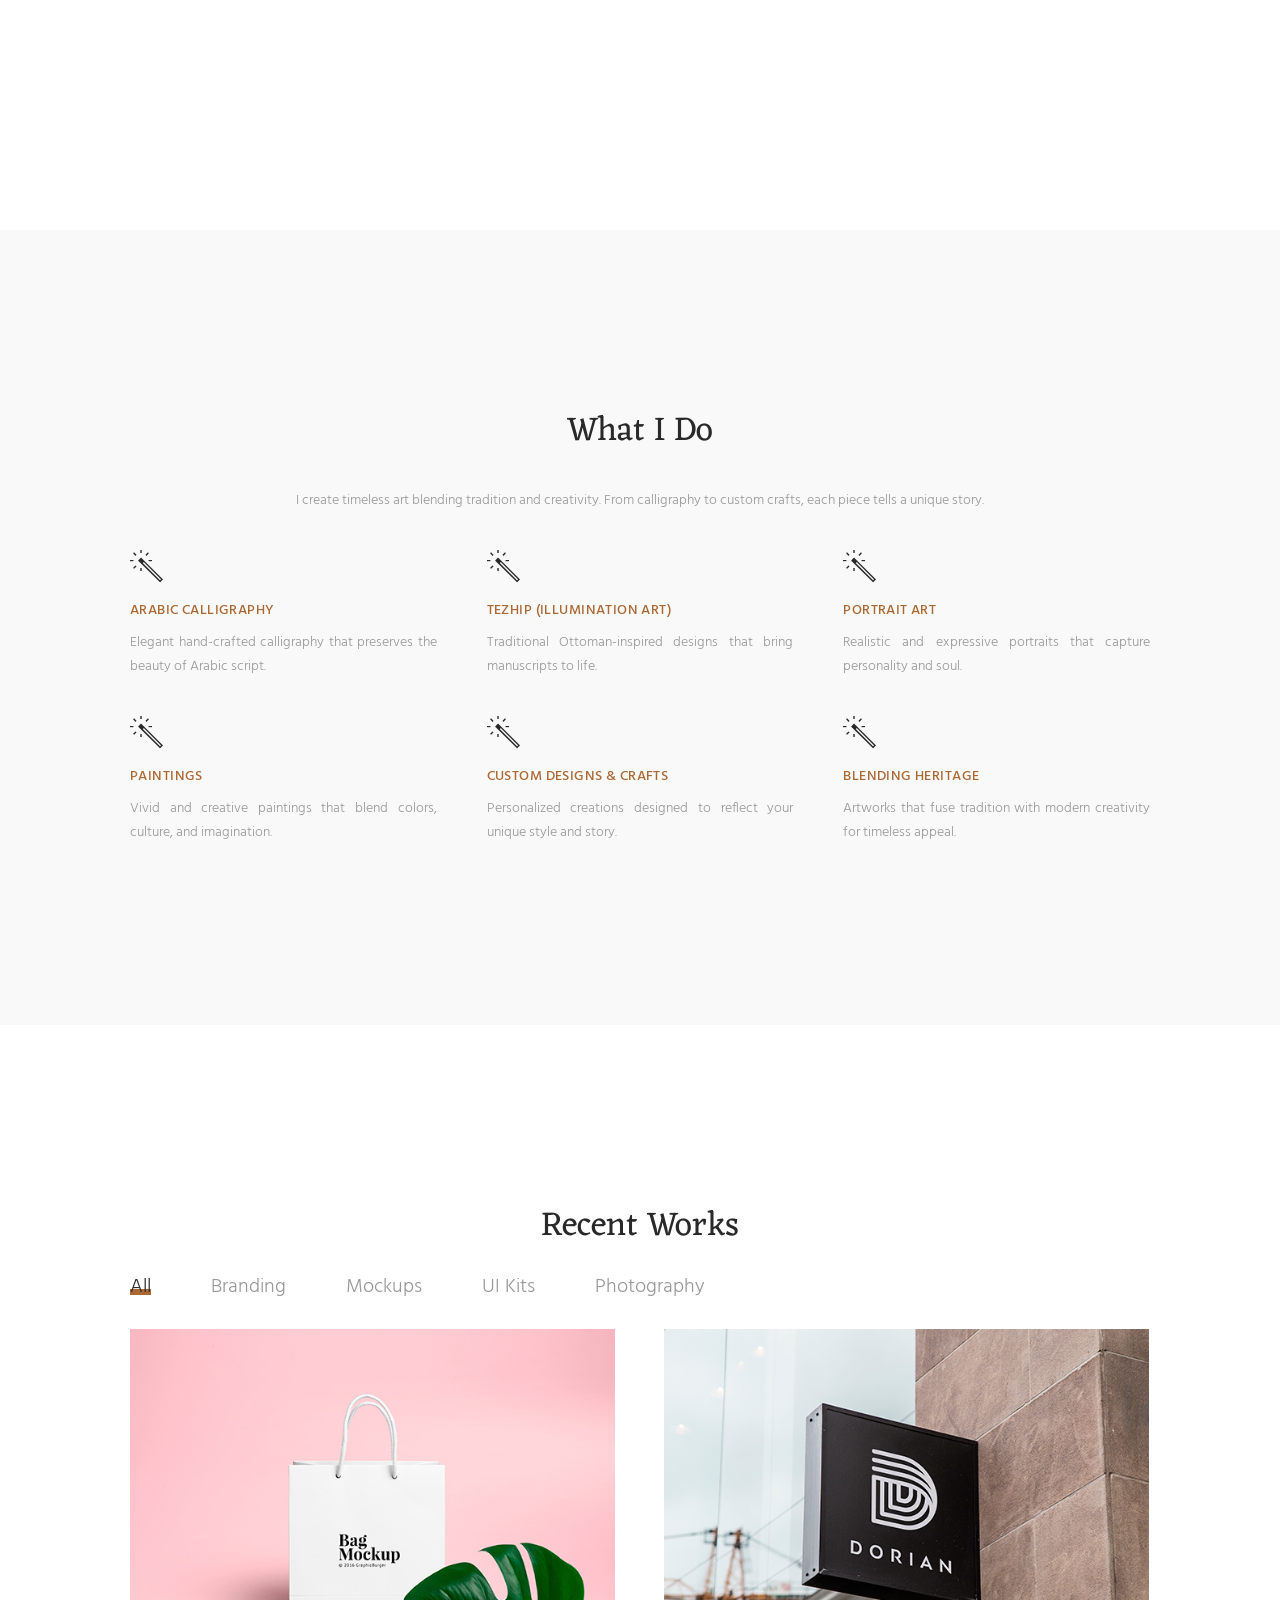
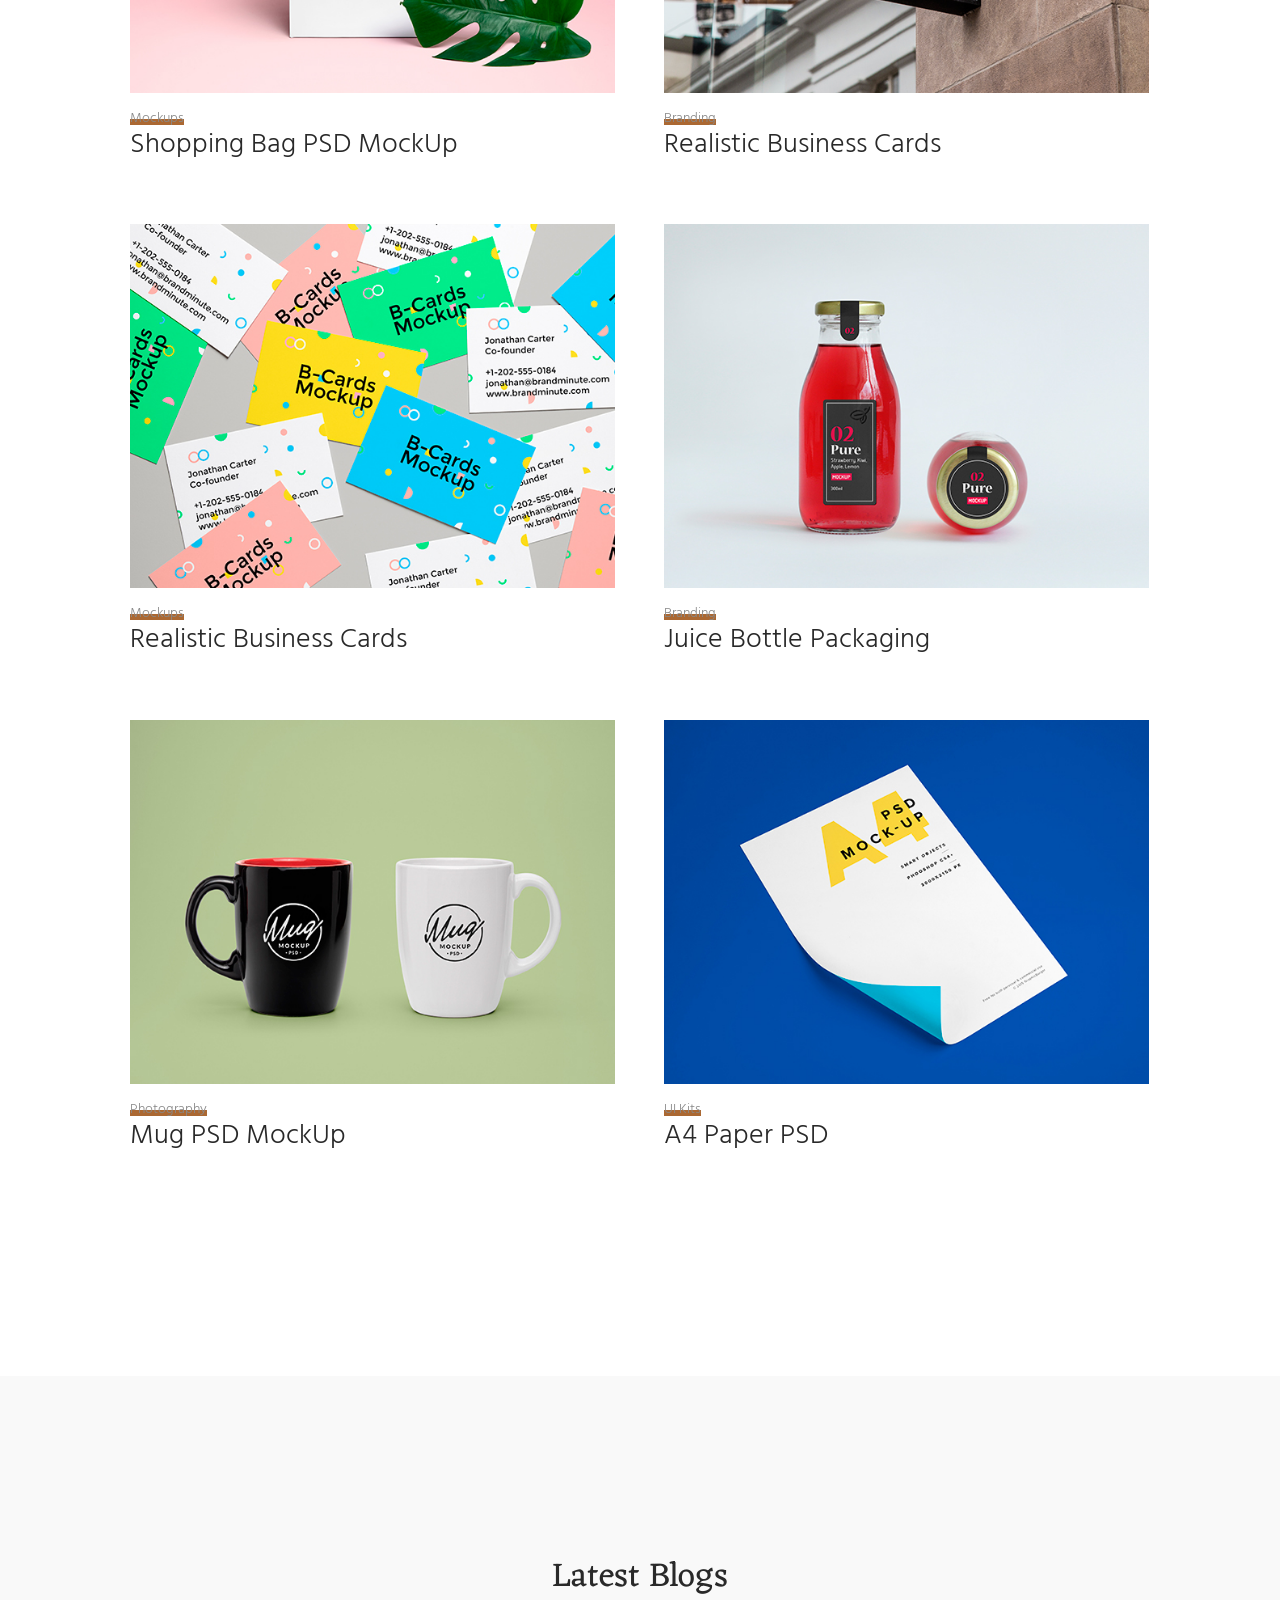
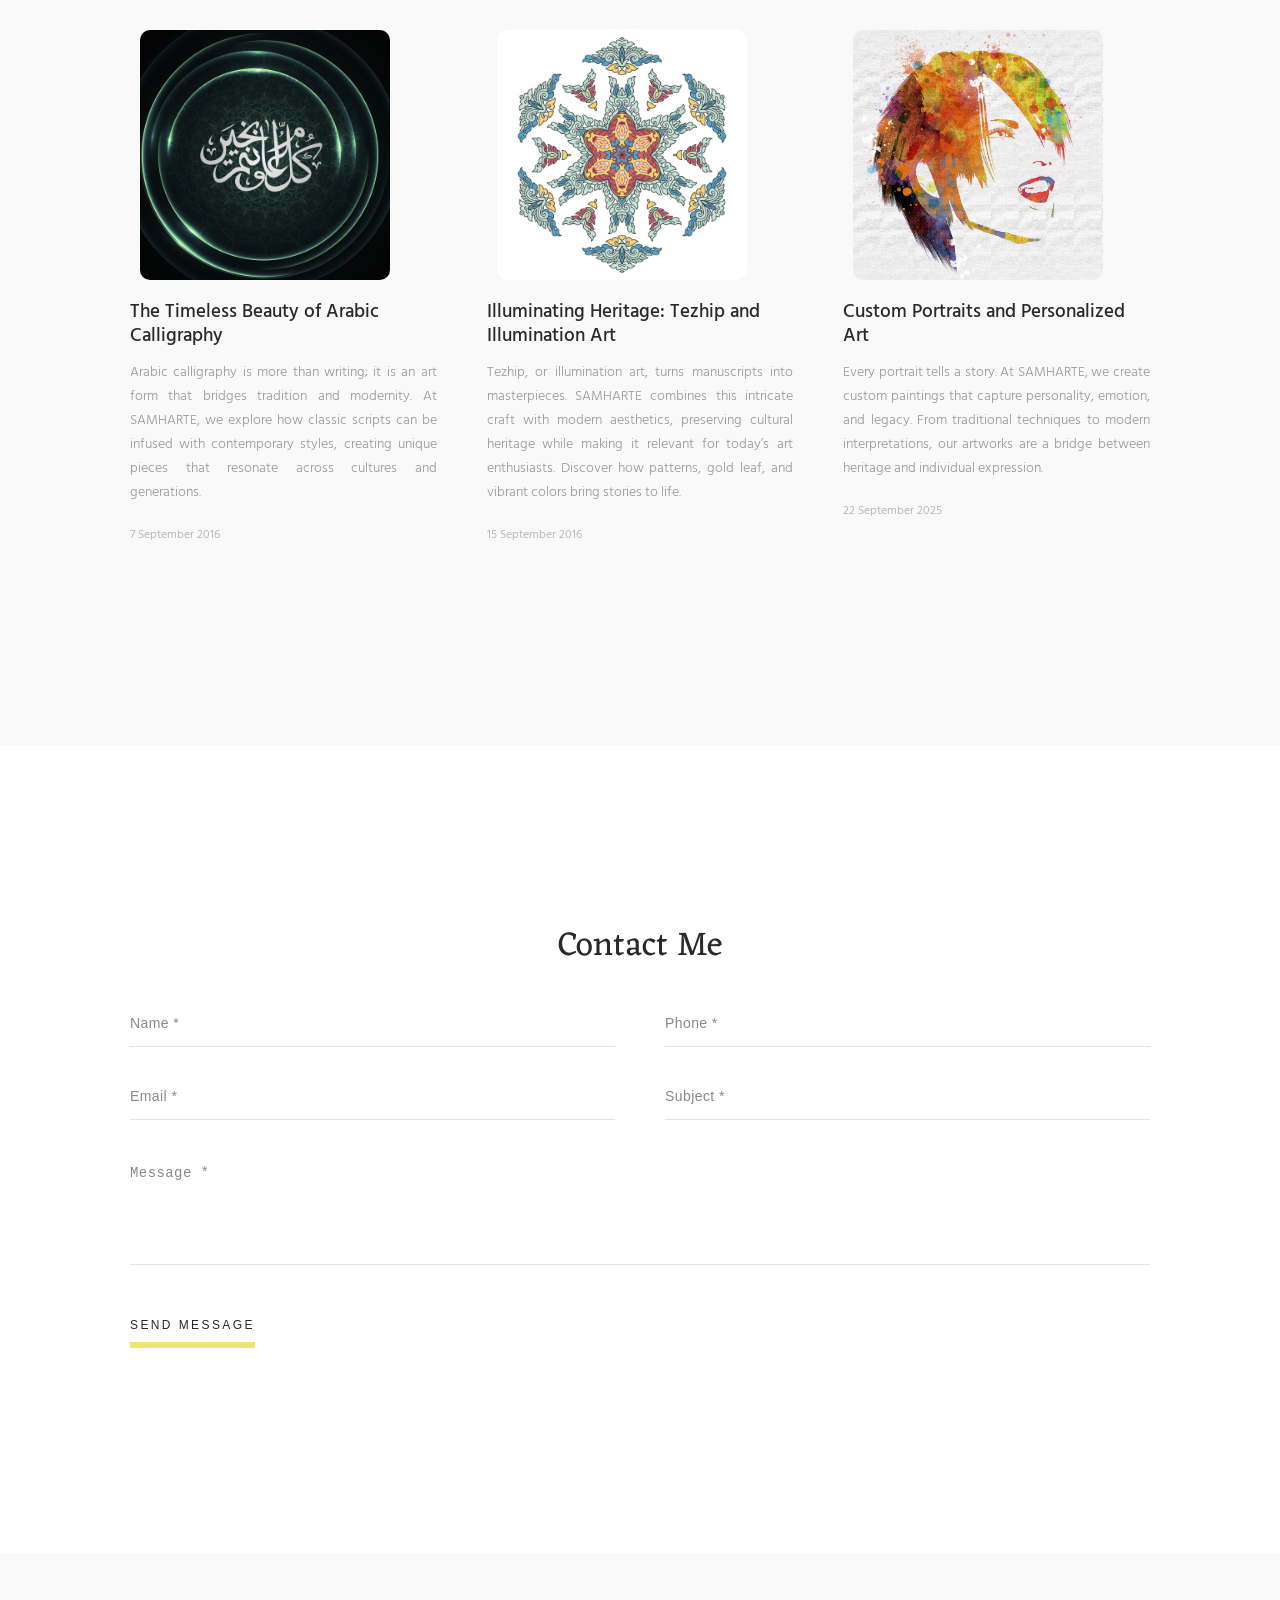
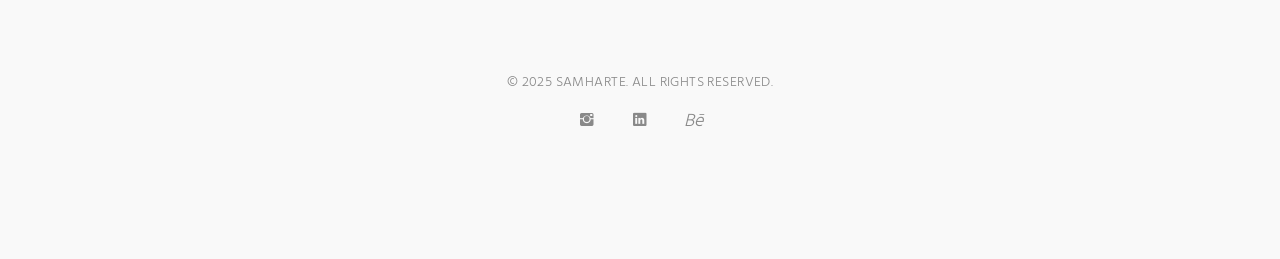
==== commit ee6cb77e: "commit" ====
--- a/index.html
+++ b/index.html
@@ -392,7 +392,7 @@
 					<div class="row blog-items">
 						<div class="col col-m-12 col-t-4 col-d-4" style="margin-bottom: 40px;">
 							<div class="blog-item animated">
-								<div class="image">
+								<div class="image" data-aos="zoom-in-up" data-aos-duration="2000">
 									<img src="images/blog/blog1.jpg" alt="" />
 								</div>
 								<a class="name">The Timeless Beauty of Arabic Calligraphy</a>
@@ -402,7 +402,7 @@
 						</div>
 						<div class="col col-m-12 col-t-4 col-d-4" style="margin-bottom: 40px;">
 							<div class="blog-item animated">
-								<div class="image">
+								<div class="image" data-aos="zoom-in-up" data-aos-duration="2000">
 									<img src="images/blog/blog2.jpg" alt="" />
 								</div>
 								<a class="name">Illuminating Heritage: Tezhip and Illumination Art</a>
@@ -412,7 +412,7 @@
 						</div>
 						<div class="col col-m-12 col-t-4 col-d-4" style="margin-bottom: 40px;">
 							<div class="blog-item animated">
-								<div class="image">
+								<div class="image" data-aos="zoom-in-up" data-aos-duration="2000">
 									<img src="images/blog/blog3.jpg" alt="" />
 								</div>
 								<a class="name">Custom Portraits and Personalized Art</a>
